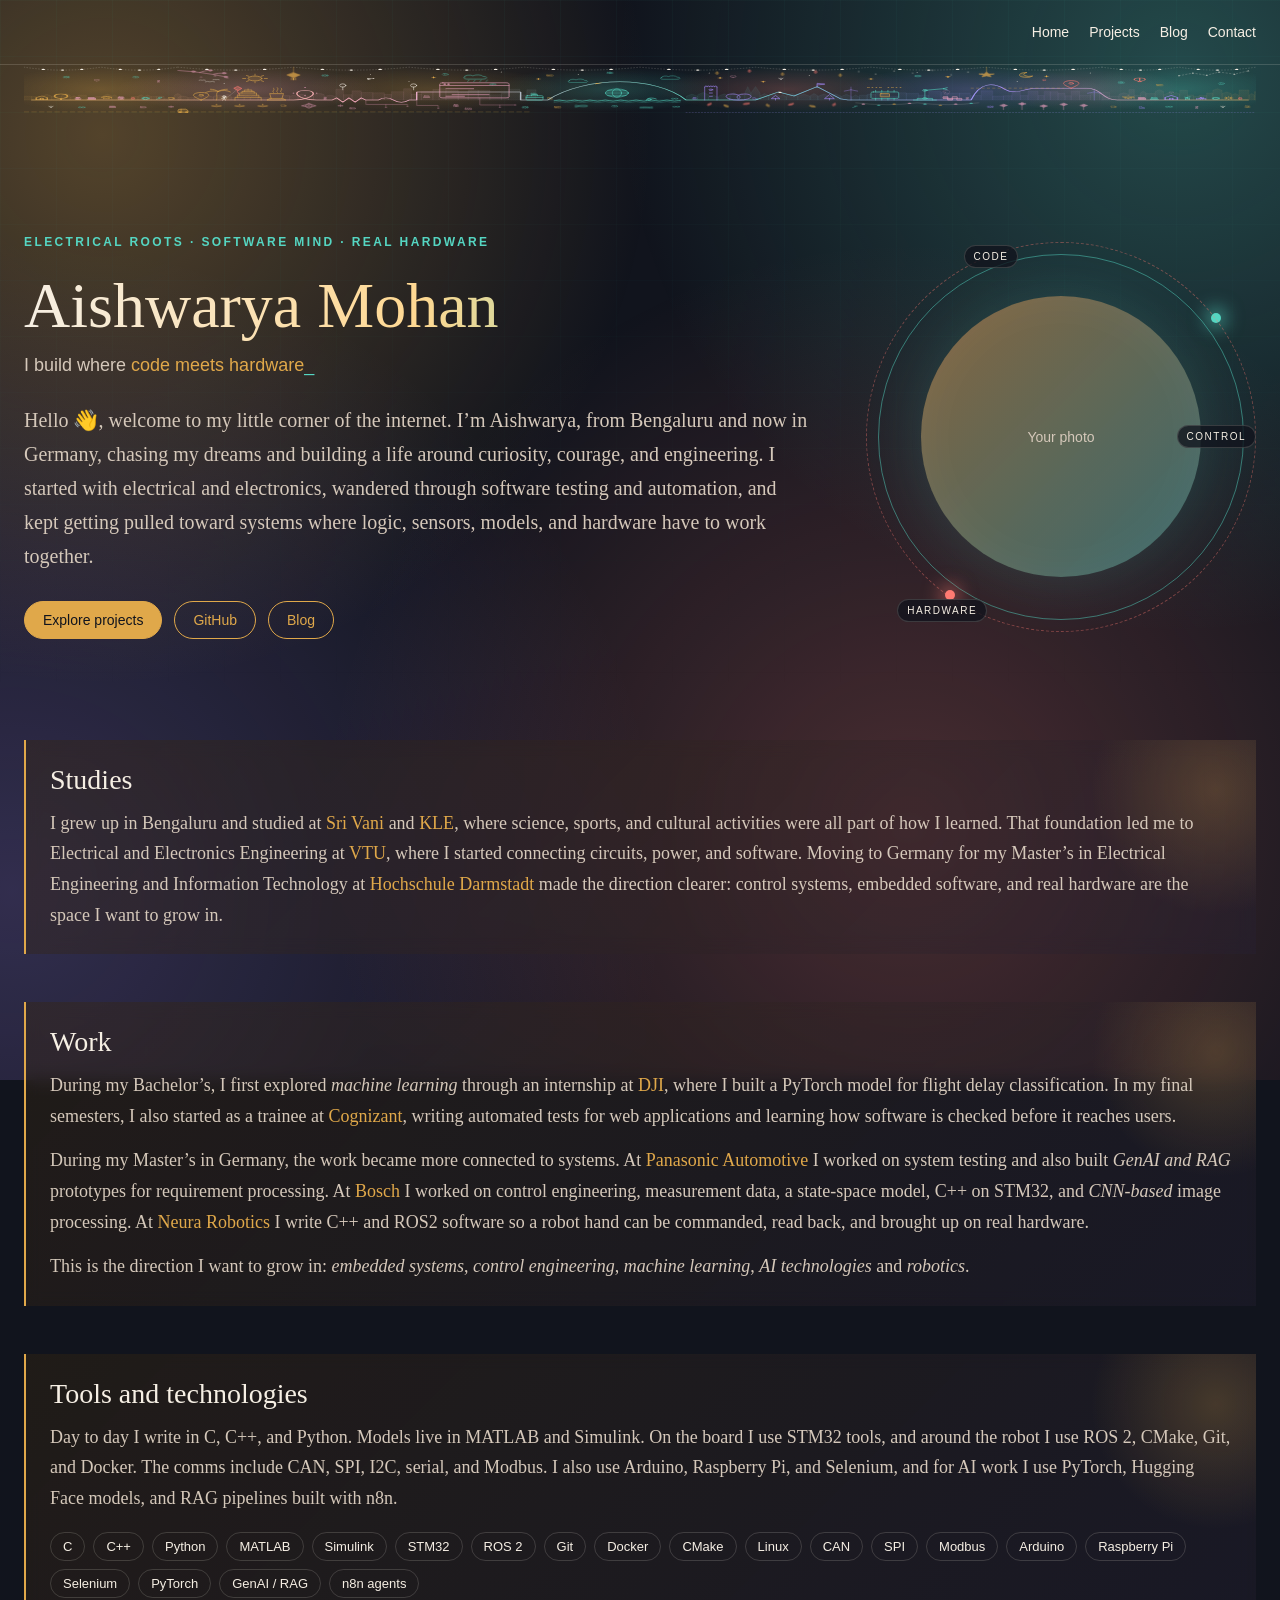
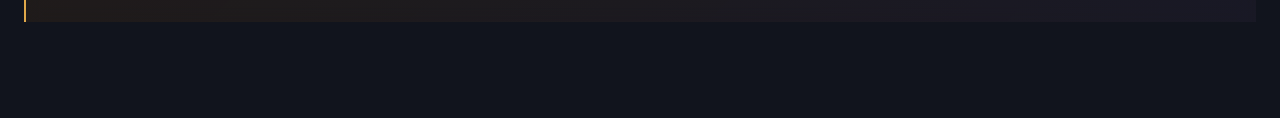
==== index.html @ a6c2d22a "Clean:folder" ====
<!DOCTYPE html>
<!-- This file is the page the browser shows. -->
<html lang="en">
  <head>
    <meta charset="UTF-8" />
    <meta name="viewport" content="width=device-width, initial-scale=1.0" />
    <!-- Short text that search engines and link previews can show. -->
    <meta
      name="description"
      content="Personal website of Aishwarya Mohan, focused on embedded systems, control, machine learning, AI technologies, and real hardware."
    />
    <title>Aishwarya Mohan</title>
    <!-- style.css holds the colours and layout. -->
    <link rel="stylesheet" href="style.css" />
  </head>
  <body>
    <!-- Top bar: the page links. The name is the heading below. -->
    <header class="nav">
      <nav class="nav-links">
        <!-- Home stays on this file. The others open their own pages. -->
        <a href="index.html">Home</a>
        <a href="projects.html">Projects</a>
        <a href="blog.html">Blog</a>
        <a href="contact.html">Contact</a>
      </nav>
    </header>

    <!-- Roof: ONE line that tells my story, left to right.            -->
    <!-- Bengaluru -> electrical roots -> first code -> travel ->        -->
    <!-- Darmstadt -> hikes -> firmware -> robots -> control -> next?   -->
    <!-- A spark runs along the line and draws it, then it starts again. -->
    <div class="roof" aria-hidden="true">
      <svg viewBox="-200 0 1600 180" class="roof-art">
        <defs>
          <!-- The line slowly changes colour along the journey. -->
          <linearGradient id="life-gradient" gradientUnits="userSpaceOnUse" x1="-200" y1="0" x2="1400" y2="0">
            <stop offset="0" stop-color="#e0a84a" />
            <stop offset="0.3" stop-color="#f3a6c6" />
            <stop offset="0.55" stop-color="#55d6c2" />
            <stop offset="0.8" stop-color="#a98bff" />
            <stop offset="1" stop-color="#e0a84a" />
          </linearGradient>
          <!-- One sparkle shape, reused below. -->
          <path id="star" d="M0 -4 L1 -1 L4 0 L1 1 L0 4 L-1 1 L-4 0 L-1 -1 Z" />
          <!-- Only show the sea inside this box. -->
          <clipPath id="sea-clip">
            <rect x="488" y="124" width="165" height="16" />
          </clipPath>
        </defs>

        <!-- ===== BACK LAYER: depth behind everything ===== -->
        <defs>
          <radialGradient id="wash-rose">
            <stop offset="0" stop-color="#f3a6c6" stop-opacity="0.22" />
            <stop offset="1" stop-color="#f3a6c6" stop-opacity="0" />
          </radialGradient>
          <radialGradient id="wash-gold">
            <stop offset="0" stop-color="#e0a84a" stop-opacity="0.22" />
            <stop offset="1" stop-color="#e0a84a" stop-opacity="0" />
          </radialGradient>
          <radialGradient id="wash-teal">
            <stop offset="0" stop-color="#55d6c2" stop-opacity="0.22" />
            <stop offset="1" stop-color="#55d6c2" stop-opacity="0" />
          </radialGradient>
          <radialGradient id="wash-coral">
            <stop offset="0" stop-color="#ff7b72" stop-opacity="0.22" />
            <stop offset="1" stop-color="#ff7b72" stop-opacity="0" />
          </radialGradient>
          <radialGradient id="wash-violet">
            <stop offset="0" stop-color="#a98bff" stop-opacity="0.22" />
            <stop offset="1" stop-color="#a98bff" stop-opacity="0" />
          </radialGradient>
          <!-- Vehicles only show on their own road or track. -->
          <clipPath id="road-clip"><rect x="-200" y="160" width="660" height="20" /></clipPath>
          <clipPath id="track-clip"><rect x="660" y="160" width="740" height="20" /></clipPath>
        </defs>

        <!-- Soft colour per season: spring, summer, monsoon, autumn, winter. -->
        <g class="washes">
          <ellipse class="wash" style="--i: 0" cx="90" cy="90" rx="170" ry="85" fill="url(#wash-rose)" />
          <ellipse class="wash" style="--i: 1" cx="330" cy="90" rx="170" ry="85" fill="url(#wash-gold)" />
          <ellipse class="wash" style="--i: 2" cx="560" cy="90" rx="150" ry="85" fill="url(#wash-teal)" />
          <ellipse class="wash" style="--i: 3" cx="790" cy="90" rx="170" ry="85" fill="url(#wash-coral)" />
          <ellipse class="wash" style="--i: 4" cx="1030" cy="90" rx="170" ry="85" fill="url(#wash-violet)" />
          <ellipse class="wash" style="--i: 5" cx="1180" cy="90" rx="120" ry="85" fill="url(#wash-rose)" />
        </g>

        <!-- One faint skyline from home to Germany. -->
        <path class="skyline" d="M0 130 V120 q6.5 -10 13 0 V130 V121 h8 V130 V117 h9 V130 V119 q8 -10 16 0 V130 V116 q7 -10 14 0 V130 V114 q4.5 -10 9 0 V130 V119 h9 V130 V113 h8 V130 V119 q4 -10 8 0 V130 V118 q5 -10 10 0 V130 V121 h16 V130 V109 h16 V130 V113 h9 V130 V117 q5.5 -10 11 0 V130 V113 q4.5 -10 9 0 V130 V115 h11 V130 V110 q7 -10 14 0 V130 V117 q7.5 -10 15 0 V130 V90 h10 V130 V110 h11 V130 V96 h12 V130 V102 h15 V130 V103 h15 V130 V109 h9 V130 V99 h16 V130 V88 h10 V130 V108 h13 V130 V99 h15 V130 V91 h8 V130 V88 h9 V130 V94 h16 V130 V102 h13 V130 V93 h13 V130 V94 h15 V130 V110 h15 V130 V104 h9 V130 V90 h15 V130 V111 h9 V130 V92 h12 V130 H660 V116 l7.5 -8 l7.5 8 V130 V110 l7 -8 l7 8 V130 V120 l6.5 -8 l6.5 8 V130 V115 l7.5 -8 l7.5 8 V130 V111 l5 -8 l5 8 V130 V113 l4.5 -8 l4.5 8 V130 V104 l4 -24 l4 24 V130 V104 l6 -24 l6 24 V130 V114 l5.5 -8 l5.5 8 V130 V113 l7 -8 l7 8 V130 V118 l4.5 -8 l4.5 8 V130 V114 l7.5 -8 l7.5 8 V130 V116 l8 -8 l8 8 V130 V114 l5 -8 l5 8 V130 V116 l8 -8 l8 8 V130 V115 l7 -8 l7 8 V130 V117 l7 -8 l7 8 V130 V119 l5 -8 l5 8 V130 V112 h10 V130 V109 h11 V130 V101 h8 V130 V108 h10 V130 V116 h12 V130 V103 h10 V130 V105 h16 V130 V112 h13 V130 V97 h16 V130 V102 h8 V130 V104 h16 V130 V104 h14 V130 V113 h14 V130 V96 h15 V130 V115 h14 V130 V114 h11 V130 V102 h11 V130 V113 h10 V130 V97 h13 V130 V113 h8 V130 V98 h8 V130 V99 h10 V130 V105 h9 V130 V114 h8 V130 V97 h11 V130 V112 h14 V130 V105 h12 V130 V101 h13 V130 V130 H0 Z" />

        <!-- More tiny stars to fill the sky. -->
        <circle class="dot-star" style="--i: 0" cx="60" cy="70" r="0.9" />
        <circle class="dot-star" style="--i: 1" cx="250" cy="36" r="0.9" />
        <circle class="dot-star" style="--i: 2" cx="420" cy="26" r="0.9" />
        <circle class="dot-star" style="--i: 3" cx="520" cy="34" r="0.9" />
        <circle class="dot-star" style="--i: 4" cx="690" cy="30" r="0.9" />
        <circle class="dot-star" style="--i: 5" cx="820" cy="38" r="0.9" />
        <circle class="dot-star" style="--i: 6" cx="960" cy="28" r="0.9" />
        <circle class="dot-star" style="--i: 7" cx="1090" cy="60" r="0.9" />
        <circle class="dot-star" style="--i: 8" cx="1185" cy="30" r="0.9" />
        <circle class="dot-star" style="--i: 9" cx="300" cy="60" r="0.9" />

        <!-- Wind turbines: clean energy, they keep turning. -->
        <g class="violet">
          <g class="turbine">
            <path d="M874 130 V92" />
            <g class="blades" style="--i: 0; transform-origin: 874px 92px">
              <path d="M874 92 V82 M874 92 L882.7 97 M874 92 L865.3 97" />
            </g>
          </g>
          <g class="turbine">
            <path d="M1190 130 V100" />
            <g class="blades" style="--i: 1; transform-origin: 1190px 100px">
              <path d="M1190 100 V90 M1190 100 L1198.7 105 M1190 100 L1181.3 105" />
            </g>
          </g>
        </g>

        <!-- A flock of birds crossing the whole sky. -->
        <path id="bird-route" d="M-40 70 C300 30 600 80 1240 40" stroke="none" />
        <g class="birds">
          <path class="bird" d="M0 0 q3 -3 6 0 q3 -3 6 0" />
          <path class="bird" style="--i: 1" d="M10 -8 q2 -2 4 0 q2 -2 4 0" />
          <path class="bird" style="--i: 2" d="M-8 -6 q2 -2 4 0 q2 -2 4 0" />
          <animateMotion dur="40s" repeatCount="indefinite">
            <mpath href="#bird-route" />
          </animateMotion>
        </g>

        <!-- Ground: a Bangalore road with an auto-rickshaw, German tracks with a train. -->
        <path class="road" d="M-200 174 H460" />
        <g clip-path="url(#road-clip)">
          <g class="auto">
            <path d="M0 174 V167 Q0 164 4 164 H10 L13 169 V174 Z M4 164 V174" />
            <circle cx="2.5" cy="175" r="1.6" />
            <circle cx="11" cy="175" r="1.6" />
          </g>
        </g>
        <path class="track" d="M660 175 H1400" />
        <g clip-path="url(#track-clip)">
          <g class="train">
            <path d="M0 173 V167 H16 V173 Z M18 173 V167 H34 V173 Z M36 173 V167 H48 Q54 167 56 173 Z" />
            <path d="M3 169 H13 M21 169 H31 M39 169 H48" />
          </g>
        </g>

        <!-- Jasmine (mallige) garland: the roof trim, from home. -->
        <path class="garland" d="M0 8 Q75 30 150 8 Q225 30 300 8 Q375 30 450 8 Q525 30 600 8 Q675 30 750 8 Q825 30 900 8 Q975 30 1050 8 Q1125 30 1200 8" />
        <g class="buds">
          <circle class="bud" style="--i: 0" cx="37.5" cy="16.25" r="2.4" />
          <circle class="bud" style="--i: 1" cx="75" cy="19" r="2.4" />
          <circle class="bud" style="--i: 2" cx="112.5" cy="16.25" r="2.4" />
          <circle class="bud" style="--i: 3" cx="187.5" cy="16.25" r="2.4" />
          <circle class="bud" style="--i: 4" cx="225" cy="19" r="2.4" />
          <circle class="bud" style="--i: 5" cx="262.5" cy="16.25" r="2.4" />
          <circle class="bud" style="--i: 6" cx="337.5" cy="16.25" r="2.4" />
          <circle class="bud" style="--i: 7" cx="375" cy="19" r="2.4" />
          <circle class="bud" style="--i: 8" cx="412.5" cy="16.25" r="2.4" />
          <circle class="bud" style="--i: 9" cx="487.5" cy="16.25" r="2.4" />
          <circle class="bud" style="--i: 10" cx="525" cy="19" r="2.4" />
          <circle class="bud" style="--i: 11" cx="562.5" cy="16.25" r="2.4" />
          <circle class="bud" style="--i: 12" cx="637.5" cy="16.25" r="2.4" />
          <circle class="bud" style="--i: 13" cx="675" cy="19" r="2.4" />
          <circle class="bud" style="--i: 14" cx="712.5" cy="16.25" r="2.4" />
          <circle class="bud" style="--i: 15" cx="787.5" cy="16.25" r="2.4" />
          <circle class="bud" style="--i: 16" cx="825" cy="19" r="2.4" />
          <circle class="bud" style="--i: 17" cx="862.5" cy="16.25" r="2.4" />
          <circle class="bud" style="--i: 18" cx="937.5" cy="16.25" r="2.4" />
          <circle class="bud" style="--i: 19" cx="975" cy="19" r="2.4" />
          <circle class="bud" style="--i: 20" cx="1012.5" cy="16.25" r="2.4" />
          <circle class="bud" style="--i: 21" cx="1087.5" cy="16.25" r="2.4" />
          <circle class="bud" style="--i: 22" cx="1125" cy="19" r="2.4" />
          <circle class="bud" style="--i: 23" cx="1162.5" cy="16.25" r="2.4" />
        </g>

        <!-- Sparkles in the sky. -->
        <use href="#star" class="twinkle" style="--i: 0" x="150" y="52" />
        <use href="#star" class="twinkle" style="--i: 1" x="332" y="46" />
        <use href="#star" class="twinkle" style="--i: 2" x="468" y="52" />
        <use href="#star" class="twinkle" style="--i: 3" x="704" y="48" />
        <use href="#star" class="twinkle" style="--i: 4" x="760" y="62" />
        <use href="#star" class="twinkle" style="--i: 5" x="900" y="52" />
        <use href="#star" class="twinkle" style="--i: 6" x="1000" y="44" />
        <use href="#star" class="twinkle" style="--i: 7" x="1128" y="42" />

        <!-- ===== MANY SMALL THINGS: tiny icons of my life ===== -->
        <defs>
          <symbol id="i-gear" viewBox="0 0 10 10"><circle cx="5" cy="5" r="2.5" /><path d="M5 0.5 V2 M5 8 V9.5 M0.5 5 H2 M8 5 H9.5 M1.8 1.8 L2.9 2.9 M7.1 7.1 L8.2 8.2 M8.2 1.8 L7.1 2.9 M2.9 7.1 L1.8 8.2" /></symbol>
          <symbol id="i-led" viewBox="0 0 10 10"><path d="M3 6 V4 A2 2 0 0 1 7 4 V6 Z M4 6 V10 M6 6 V9" /></symbol>
          <symbol id="i-cap" viewBox="0 0 10 10"><path d="M5 0 V4 M2 4 H8 M2 6 H8 M5 6 V10" /></symbol>
          <symbol id="i-battery" viewBox="0 0 10 10"><rect x="1" y="3" width="7" height="4" rx="0.5" /><path d="M8.5 4.3 V5.7 M3 4 V6" /></symbol>
          <symbol id="i-meter" viewBox="0 0 10 10"><rect x="2" y="0.5" width="6" height="9" rx="1" /><rect x="3" y="1.5" width="4" height="2.5" /><circle cx="5" cy="6.5" r="1.5" /></symbol>
          <symbol id="i-books" viewBox="0 0 10 10"><rect x="1" y="6.5" width="8" height="2.5" /><rect x="2" y="4" width="7" height="2.5" /><rect x="1.5" y="1.5" width="6" height="2.5" /></symbol>
          <symbol id="i-gradcap" viewBox="0 0 10 10"><path d="M0 4 L5 1.5 L10 4 L5 6.5 Z M2.5 5.2 V7.5 Q5 9 7.5 7.5 V5.2 M10 4 V7" /></symbol>
          <symbol id="i-laptop" viewBox="0 0 10 10"><rect x="2" y="1.5" width="6" height="5" rx="0.5" /><path d="M0.5 8.5 H9.5 L8.5 6.5 H1.5 Z" /></symbol>
          <symbol id="i-camera" viewBox="0 0 10 10"><rect x="1" y="3" width="8" height="5.5" rx="1" /><circle cx="5" cy="5.7" r="1.8" /><path d="M3.5 3 L4.2 1.8 H5.8 L6.5 3" /></symbol>
          <symbol id="i-passport" viewBox="0 0 10 10"><rect x="2" y="0.5" width="6" height="9" rx="0.8" /><circle cx="5" cy="4" r="1.6" /><path d="M3.5 7 H6.5" /></symbol>
          <symbol id="i-compass" viewBox="0 0 10 10"><circle cx="5" cy="5" r="4" /><path d="M5 2 L6 5 L5 8 L4 5 Z" /></symbol>
          <symbol id="i-backpack" viewBox="0 0 10 10"><rect x="2" y="2.5" width="6" height="7" rx="2" /><path d="M3.5 2.5 V1.5 H6.5 V2.5" /><rect x="3.5" y="5.5" width="3" height="2" /></symbol>
          <symbol id="i-boot" viewBox="0 0 10 10"><path d="M3 1 H5.5 V5 L8.5 6.5 Q9.5 7 9.5 8.5 V9.5 H3 Z M3 7.5 H9.5" /></symbol>
          <symbol id="i-pawn" viewBox="0 0 10 10"><circle cx="5" cy="2.5" r="1.5" /><path d="M3.5 9.5 H6.5 M4 9.5 L4.4 5 H5.6 L6 9.5 M3.5 5 H6.5" /></symbol>
          <symbol id="i-shuttle" viewBox="0 0 10 10"><path d="M5 9 L2 2 M5 9 L8 2 M5 9 V1.5 M2.5 3.5 H7.5" /><circle cx="5" cy="9" r="0.8" /></symbol>
          <symbol id="i-goggles" viewBox="0 0 10 10"><circle cx="3" cy="5" r="2" /><circle cx="7" cy="5" r="2" /><path d="M1 5 H0 M9 5 H10" /></symbol>
          <symbol id="i-mug" viewBox="0 0 10 10"><path d="M2 2 H7 V8 Q7 9 6 9 H3 Q2 9 2 8 Z M7 3.5 Q9 3.5 9 5.5 Q9 7 7 7" /></symbol>
          <symbol id="i-heart" viewBox="0 0 10 10"><path d="M5 9 C1 6 0 4 2 2 C3.5 0.8 5 2 5 3 C5 2 6.5 0.8 8 2 C10 4 9 6 5 9 Z" /></symbol>
          <symbol id="i-plant" viewBox="0 0 10 10"><path d="M3 6 H7 L6.5 9.5 H3.5 Z M5 6 V3 M5 4 C3 4 2.5 2 2.5 1.5 C4 1.5 5 2.5 5 4 M5 3.5 C7 3.5 7.5 1.5 7.5 1 C6 1 5 2 5 3.5" /></symbol>
          <symbol id="i-bike" viewBox="0 0 10 10"><circle cx="2.5" cy="7" r="2" /><circle cx="7.5" cy="7" r="2" /><path d="M2.5 7 L4.5 3.5 H7 L7.5 7 M4.5 3.5 L5.5 7 L7 3.5 M4 2.5 H5.5" /></symbol>
          <symbol id="i-umbrella" viewBox="0 0 10 10"><path d="M1 5 Q5 0 9 5 Z M5 5 V8.5 Q5 9.5 4 9.5" /></symbol>
          <symbol id="i-ticket" viewBox="0 0 10 10"><rect x="0.5" y="2.5" width="9" height="5" rx="0.6" /><path d="M6.5 2.5 V7.5 M2 4.5 H5 M2 6 H4" /></symbol>
          <symbol id="i-scope" viewBox="0 0 10 10"><rect x="0.5" y="1.5" width="9" height="7" rx="1" /><path d="M1.5 5 H3 L4 3 L5 7 L6 3 L7 5 H8.5" /></symbol>
          <symbol id="i-house" viewBox="0 0 10 10"><path d="M1 5 L5 1.5 L9 5 V9.5 H1 Z M4 9.5 V6.5 H6 V9.5" /></symbol>
          <symbol id="i-tree" viewBox="0 0 10 10"><circle cx="5" cy="4" r="3.5" /><path d="M5 7.5 V9.8" /></symbol>
          <symbol id="i-balloon" viewBox="0 0 10 10"><path d="M5 0.5 C8 0.5 9 3 9 4.5 C9 6.5 6.5 7.5 6 8 H4 C3.5 7.5 1 6.5 1 4.5 C1 3 2 0.5 5 0.5 Z M4 8 L4.3 9.5 H5.7 L6 8 M5 0.5 V8" /></symbol>
          <symbol id="i-wrench" viewBox="0 0 10 10"><path d="M2 8.5 L6 4.5 M6 4.5 A2.2 2.2 0 1 1 8.5 2 L7 3.5" /></symbol>
          <symbol id="i-chip" viewBox="0 0 10 10"><rect x="2.5" y="2.5" width="5" height="5" /><path d="M4 2.5 V1 M6 2.5 V1 M4 7.5 V9 M6 7.5 V9 M2.5 4 H1 M2.5 6 H1 M7.5 4 H9 M7.5 6 H9" /></symbol>
        </defs>
          <ellipse class="wash" style="--i: 6" cx="-100" cy="90" rx="140" ry="85" fill="url(#wash-gold)" />
          <ellipse class="wash" style="--i: 7" cx="1300" cy="90" rx="140" ry="85" fill="url(#wash-teal)" />
          <path class="skyline" d="M-200 130 V116 h10 V130 V117 h13 V130 V115 l6.5 -6 l6.5 6 V130 V116 h13 V130 V112 l5.5 -6 l5.5 6 V130 V120 l5 -6 l5 6 V130 V112 h11 V130 V124 h12 V130 V117 h10 V130 V114 l5.5 -6 l5.5 6 V130 V116 l3.5 -6 l3.5 6 V130 V121 h7 V130 V124 h11 V130 V117 h9 V130 V116 l4 -6 l4 6 V130 V117 l4.5 -6 l4.5 6 V130 V117 h7 V130 V116 h10 V130 V123 h13 V130 V112 l4.5 -6 l4.5 6 V130 V130 H-200 Z" />
          <path class="skyline" d="M1200 130 V118 l4.5 -6 l4.5 6 V130 V115 h13 V130 V109 l6.5 -6 l6.5 6 V130 V91 h7 V130 V112 h8 V130 V103 l3.5 -6 l3.5 6 V130 V106 h12 V130 V98 l5.5 -6 l5.5 6 V130 V110 l6 -6 l6 6 V130 V108 l4.5 -6 l4.5 6 V130 V94 h10 V130 V111 h8 V130 V117 h7 V130 V113 h10 V130 V104 h8 V130 V94 l6 -6 l6 6 V130 V106 l6 -6 l6 6 V130 V112 l5 -6 l5 6 V130 V93 h13 V130 V112 l3.5 -6 l3.5 6 V130 V99 h13 V130 V130 H1200 Z" />
          <path class="garland" d="M-200 8 Q-150 30 -100 8 Q-50 30 0 8 M1200 8 Q1250 30 1300 8 Q1350 30 1400 8" />
          <circle class="bud" style="--i: 40" cx="-175" cy="16.25" r="2.2" />
          <circle class="bud" style="--i: 41" cx="-150" cy="19" r="2.2" />
          <circle class="bud" style="--i: 42" cx="-125" cy="16.25" r="2.2" />
          <circle class="bud" style="--i: 43" cx="-75" cy="16.25" r="2.2" />
          <circle class="bud" style="--i: 44" cx="-50" cy="19" r="2.2" />
          <circle class="bud" style="--i: 45" cx="-25" cy="16.25" r="2.2" />
          <circle class="bud" style="--i: 46" cx="1225" cy="16.25" r="2.2" />
          <circle class="bud" style="--i: 47" cx="1250" cy="19" r="2.2" />
          <circle class="bud" style="--i: 48" cx="1275" cy="16.25" r="2.2" />
          <circle class="bud" style="--i: 49" cx="1325" cy="16.25" r="2.2" />
          <circle class="bud" style="--i: 50" cx="1350" cy="19" r="2.2" />
          <circle class="bud" style="--i: 51" cx="1375" cy="16.25" r="2.2" />

        <!-- Childhood (left): home, mango tree, school, first tools. -->
        <g class="icons">
          <use href="#i-house" class="small gold" style="--i: 0" x="-186" y="112" width="18" height="18" />
          <use href="#i-tree" class="small sway-small gold" style="--i: 0" x="-164" y="106" width="24" height="24" />
          <use href="#i-backpack" class="small rose" style="--i: 0" x="-136" y="118" width="12" height="12" />
          <use href="#i-books" class="small rose" style="--i: 0" x="-118" y="118" width="12" height="12" />
          <use href="#i-gradcap" class="small gold" style="--i: 0" x="-100" y="114" width="14" height="14" />
          <use href="#i-meter" class="small rose" style="--i: 0" x="-80" y="117" width="12" height="12" />
          <use href="#i-led" class="small blink coral" style="--i: 1" x="-64" y="118" width="11" height="11" />
          <use href="#i-chip" class="small teal" style="--i: 0" x="-48" y="118" width="12" height="12" />
          <use href="#i-wrench" class="small teal" style="--i: 0" x="-30" y="118" width="11" height="11" />
          <use href="#i-mug" class="small gold" style="--i: 0" x="-14" y="118" width="11" height="11" />
          <use href="#i-gear" class="tiny teal" style="--i: 0" x="-150" y="40" width="10" height="10" />
          <use href="#i-heart" class="tiny pulse rose" style="--i: 0" x="-110" y="52" width="9" height="9" />
          <use href="#i-compass" class="tiny teal" style="--i: 0" x="-60" y="40" width="10" height="10" />
          <use href="#i-pawn" class="tiny rose" style="--i: 0" x="-30" y="56" width="9" height="9" />
          <use href="#i-shuttle" class="tiny cream" style="--i: 0" x="-170" y="150" width="10" height="10" />
          <use href="#i-goggles" class="tiny teal" style="--i: 0" x="-130" y="152" width="10" height="10" />
          <use href="#i-books" class="tiny rose" style="--i: 0" x="-90" y="150" width="10" height="10" />
          <use href="#i-battery" class="tiny rose" style="--i: 0" x="-50" y="152" width="10" height="10" />
          <use href="#i-cap" class="tiny rose" style="--i: 0" x="-14" y="150" width="10" height="10" />

        <!-- Future (right): Master's, books, a home, a plant, a bike, dreams in the sky. -->
          <use href="#i-gradcap" class="small toss gold" style="--i: 0" x="1226" y="112" width="16" height="16" />
          <use href="#i-books" class="small rose" style="--i: 0" x="1246" y="118" width="12" height="12" />
          <use href="#i-laptop" class="small teal" style="--i: 0" x="1262" y="118" width="12" height="12" />
          <use href="#i-house" class="small violet" style="--i: 0" x="1280" y="110" width="20" height="20" />
          <use href="#i-heart" class="tiny pulse rose" style="--i: 0" x="1286" y="98" width="8" height="8" />
          <use href="#i-plant" class="small sway-small teal" style="--i: 0" x="1304" y="116" width="14" height="14" />
          <use href="#i-bike" class="small violet" style="--i: 0" x="1322" y="116" width="14" height="14" />
          <use href="#i-chip" class="small teal" style="--i: 0" x="1342" y="118" width="12" height="12" />
          <use href="#i-gear" class="small spin-small gold" style="--i: 0" x="1358" y="116" width="13" height="13" />
          <use href="#i-led" class="small blink coral" style="--i: 2" x="1374" y="118" width="11" height="11" />
          <use href="#i-balloon" class="small float coral" style="--i: 0" x="1240" y="46" width="18" height="18" />
          <use href="#i-camera" class="tiny teal" style="--i: 0" x="1220" y="60" width="10" height="10" />
          <use href="#i-ticket" class="tiny gold" style="--i: 0" x="1270" y="70" width="10" height="10" />
          <use href="#i-compass" class="tiny teal" style="--i: 0" x="1350" y="64" width="10" height="10" />
          <use href="#i-mug" class="tiny gold" style="--i: 0" x="1210" y="150" width="10" height="10" />
          <use href="#i-boot" class="tiny violet" style="--i: 0" x="1246" y="152" width="10" height="10" />
          <use href="#i-goggles" class="tiny teal" style="--i: 0" x="1282" y="150" width="10" height="10" />
          <use href="#i-pawn" class="tiny rose" style="--i: 0" x="1318" y="152" width="10" height="10" />
          <use href="#i-shuttle" class="tiny cream" style="--i: 0" x="1352" y="150" width="10" height="10" />
          <use href="#i-passport" class="tiny gold" style="--i: 0" x="1384" y="150" width="10" height="10" />
          <g class="constellation">
            <path d="M1300 40 L1318 30 L1336 38 L1352 26 L1372 34 L1390 22" />
            <circle cx="1300" cy="40" r="1.4" /><circle cx="1318" cy="30" r="1.4" /><circle cx="1336" cy="38" r="1.4" />
            <circle cx="1352" cy="26" r="1.4" /><circle cx="1372" cy="34" r="1.4" /><circle cx="1390" cy="22" r="1.4" />
          </g>
          <use href="#star" class="twinkle" style="--i: 3" x="1394" y="124" />

        <!-- Small things in every gap along the way. -->
          <use href="#i-gear" class="tiny teal" style="--i: 0" x="186" y="34" width="10" height="10" />
          <use href="#i-compass" class="tiny teal" style="--i: 1" x="342" y="30" width="10" height="10" />
          <use href="#i-ticket" class="tiny gold" style="--i: 2" x="478" y="34" width="10" height="10" />
          <use href="#i-camera" class="tiny teal" style="--i: 3" x="556" y="24" width="10" height="10" />
          <use href="#i-umbrella" class="tiny teal" style="--i: 4" x="404" y="66" width="10" height="10" />
          <use href="#i-heart" class="tiny rose" style="--i: 5" x="716" y="38" width="10" height="10" />
          <use href="#i-shuttle" class="tiny cream" style="--i: 6" x="778" y="46" width="10" height="10" />
          <use href="#i-chip" class="tiny teal" style="--i: 7" x="956" y="36" width="10" height="10" />
          <use href="#i-led" class="tiny coral" style="--i: 8" x="1120" y="50" width="10" height="10" />
          <use href="#i-pawn" class="tiny rose" style="--i: 9" x="186" y="119" width="10" height="10" />
          <use href="#i-laptop" class="tiny rose" style="--i: 10" x="318" y="112" width="10" height="10" />
          <use href="#i-camera" class="tiny teal" style="--i: 11" x="457" y="102" width="10" height="10" />
          <use href="#i-passport" class="tiny gold" style="--i: 12" x="478" y="119" width="10" height="10" />
          <use href="#i-backpack" class="tiny violet" style="--i: 13" x="666" y="119" width="10" height="10" />
          <use href="#i-boot" class="tiny violet" style="--i: 14" x="744" y="119" width="10" height="10" />
          <use href="#i-pawn" class="tiny rose" style="--i: 15" x="1020" y="119" width="10" height="10" />
          <use href="#i-goggles" class="tiny teal" style="--i: 16" x="640" y="120" width="10" height="10" />
          <use href="#i-mug" class="tiny gold" style="--i: 17" x="132" y="146" width="10" height="10" />
          <use href="#i-cap" class="tiny rose" style="--i: 18" x="206" y="146" width="10" height="10" />
          <use href="#i-battery" class="tiny rose" style="--i: 19" x="222" y="156" width="10" height="10" />
          <use href="#i-meter" class="tiny rose" style="--i: 20" x="356" y="146" width="10" height="10" />
          <use href="#i-scope" class="tiny rose" style="--i: 21" x="372" y="158" width="10" height="10" />
          <use href="#i-gear" class="tiny teal" style="--i: 22" x="446" y="152" width="10" height="10" />
          <use href="#i-ticket" class="tiny gold" style="--i: 23" x="488" y="152" width="10" height="10" />
          <use href="#i-compass" class="tiny teal" style="--i: 24" x="562" y="148" width="10" height="10" />
          <use href="#i-goggles" class="tiny teal" style="--i: 25" x="642" y="150" width="10" height="10" />
          <use href="#i-wrench" class="tiny teal" style="--i: 26" x="874" y="150" width="10" height="10" />
          <use href="#i-gear" class="tiny violet" style="--i: 27" x="1050" y="150" width="10" height="10" />
        </g>

        <!-- ===== SEASONS AND FESTIVALS around the whole year ===== -->
        <defs>
          <path id="leaf" d="M0 -4 C3 -2 3 2 0 4 C-3 2 -3 -2 0 -4 Z M0 -4 V4" />
          <circle id="flake" r="1.3" />
          <ellipse id="petal" rx="2" ry="1.2" />
        </defs>

        <g class="seasons">
          <!-- Spring: a blossom branch from the top corner, petals drifting down. -->
          <g class="rose">
            <path d="M0 20 C20 24 40 30 62 44 M28 28 C32 22 38 20 42 20 M46 34 C50 30 56 30 60 30" />
            <circle class="blossom" cx="42" cy="20" r="2.4" />
            <circle class="blossom" cx="60" cy="30" r="2.4" />
            <circle class="blossom" cx="62" cy="44" r="2.4" />
            <circle class="blossom" cx="20" cy="24" r="2.4" />
          <use href="#petal" class="petal-fall" style="--i: 0" x="30" y="44" />
          <use href="#petal" class="petal-fall" style="--i: 1" x="48" y="40" />
          <use href="#petal" class="petal-fall" style="--i: 2" x="64" y="48" />
          </g>

          <!-- Diwali: a lantern (akash kandil) hangs from the garland. -->
          <g class="gold lantern">
            <path d="M150 8 V28" />
            <path class="lantern-body" d="M150 28 L158 37 L150 48 L142 37 Z M142 37 H158" />
            <path d="M147 48 V55 M150 48 V57 M153 48 V55" />
          </g>

          <!-- Diwali: three diyas (oil lamps) with flickering flames. -->
          <g class="gold">
            <path d="M44 152 Q50 158 56 152 Z M74 152 Q80 158 86 152 Z M104 152 Q110 158 116 152 Z" />
            <path class="flame" d="M50 150 C48 147 50 144 50 142 C50 144 52 147 50 150 Z" />
            <path class="flame" style="animation-delay: -0.3s" d="M80 150 C78 147 80 144 80 142 C80 144 82 147 80 150 Z" />
            <path class="flame" style="animation-delay: -0.6s" d="M110 150 C108 147 110 144 110 142 C110 144 112 147 110 150 Z" />
          </g>

          <!-- Rangoli under the kolam loop, drawn again and again. -->
          <g class="rose">
            <path class="rangoli" pathLength="1" d="M170 142 C176 147 176 155 170 160 C164 155 164 147 170 142 Z M161 151 C166 145 174 145 179 151 C174 157 166 157 161 151 Z" />
            <circle class="rangoli-dot" cx="170" cy="151" r="1.4" />
          </g>

          <!-- Monsoon: a rain cloud over the code window. -->
          <g class="teal">
            <path d="M372 44 a6 6 0 0 1 11 -4 a7 7 0 0 1 13 2 a5 5 0 0 1 0 10 H375 a5 5 0 0 1 -3 -8 Z" />
            <path class="rain" style="--i: 0" d="M378 56 l-2 5" />
            <path class="rain" style="--i: 1" d="M386 56 l-2 5" />
            <path class="rain" style="--i: 2" d="M394 56 l-2 5" />
            <path class="rain" style="--i: 3" d="M402 56 l-2 5" />
          </g>

          <!-- Electrical roots: circuit traces grow down from the line. -->
          <g class="rose roots">
            <path d="M244 131 V146 H270 V158 M270 146 H298 V154 M310 131 V150 H338 V160 M392 122 V148 H418 V158 M418 148 H438" />
            <circle class="node" style="--i: 0" cx="270" cy="158" r="1.6" />
            <circle class="node" style="--i: 1" cx="298" cy="154" r="1.6" />
            <circle class="node" style="--i: 2" cx="338" cy="160" r="1.6" />
            <circle class="node" style="--i: 3" cx="418" cy="158" r="1.6" />
            <circle class="node" style="--i: 4" cx="438" cy="148" r="1.6" />
          </g>

          <!-- Festive fireworks. -->
          <g transform="translate(432 42)"><g class="firework gold" style="--i: 0"><path d="M0 -4 V-10 M0 4 V10 M-4 0 H-10 M4 0 H10 M3 -3 L7 -7 M-3 3 L-7 7 M3 3 L7 7 M-3 -3 L-7 -7" /></g></g>
          <g transform="translate(872 40)"><g class="firework rose" style="--i: 1"><path d="M0 -4 V-10 M0 4 V10 M-4 0 H-10 M4 0 H10 M3 -3 L7 -7 M-3 3 L-7 7 M3 3 L7 7 M-3 -3 L-7 -7" /></g></g>

          <!-- Fish swimming under the sea. -->
          <g class="teal">
            <path class="fish" d="M520 152 C524 149 529 149 532 152 C529 155 524 155 520 152 Z M520 152 L516 149 V155 Z" />
            <path class="fish fish-back" d="M600 158 C604 155 609 155 612 158 C609 161 604 161 600 158 Z M612 158 L616 155 V161 Z" />
          </g>

          <!-- Autumn: leaves fall over the hills and lie on the ground. -->
          <g class="autumn">
          <use href="#leaf" class="leaf-fall" style="--i: 0" x="700" y="30" />
          <use href="#leaf" class="leaf-fall" style="--i: 1" x="742" y="22" />
          <use href="#leaf" class="leaf-fall" style="--i: 2" x="785" y="34" />
          <use href="#leaf" class="leaf-fall" style="--i: 3" x="828" y="26" />
          <use href="#leaf" class="leaf-fall" style="--i: 4" x="860" y="38" />
          <use href="#leaf" class="leaf-ground" x="690" y="146" transform="rotate(30 690 146)" />
          <use href="#leaf" class="leaf-ground" x="712" y="152" transform="rotate(-40 712 152)" />
          <use href="#leaf" class="leaf-ground" x="738" y="144" transform="rotate(70 738 144)" />
          <use href="#leaf" class="leaf-ground" x="766" y="150" transform="rotate(-20 766 150)" />
          <use href="#leaf" class="leaf-ground" x="796" y="146" transform="rotate(50 796 146)" />
          <use href="#leaf" class="leaf-ground" x="824" y="153" transform="rotate(-60 824 153)" />
          <use href="#leaf" class="leaf-ground" x="852" y="147" transform="rotate(15 852 147)" />
          </g>

          <!-- Winter: snow falls, and Christmas lights hang under the line. -->
          <g class="cream">
          <use href="#flake" class="snow" style="--i: 0" x="884" y="24" />
          <use href="#flake" class="snow" style="--i: 1" x="906" y="34" />
          <use href="#flake" class="snow" style="--i: 2" x="930" y="22" />
          <use href="#flake" class="snow" style="--i: 3" x="954" y="30" />
          <use href="#flake" class="snow" style="--i: 4" x="980" y="20" />
          <use href="#flake" class="snow" style="--i: 5" x="1004" y="36" />
          <use href="#flake" class="snow" style="--i: 6" x="1026" y="26" />
          <use href="#flake" class="snow" style="--i: 7" x="1044" y="32" />
          </g>
          <g class="lights">
            <path d="M880 140 Q920 154 960 140 Q1000 154 1040 140" />
          <circle class="bulb" style="--i: 0" cx="890" cy="145" r="2.2" />
          <circle class="bulb" style="--i: 1" cx="910" cy="149" r="2.2" />
          <circle class="bulb" style="--i: 2" cx="930" cy="145" r="2.2" />
          <circle class="bulb" style="--i: 3" cx="950" cy="142" r="2.2" />
          <circle class="bulb" style="--i: 4" cx="970" cy="145" r="2.2" />
          <circle class="bulb" style="--i: 5" cx="990" cy="149" r="2.2" />
          <circle class="bulb" style="--i: 6" cx="1010" cy="145" r="2.2" />
          <circle class="bulb" style="--i: 7" cx="1030" cy="142" r="2.2" />
          </g>

          <!-- Christmas star hanging from the garland. -->
          <g class="gold xmas-star">
            <path d="M1050 8 V26" />
            <path d="M1050 26 L1053 33 L1060 33 L1054 37 L1056 44 L1050 40 L1044 44 L1046 37 L1040 33 L1047 33 Z" />
          </g>

          <!-- Spring again at the end: new flowers bloom. Life goes on. -->
          <g class="rose">
          <g class="bloom" style="--i: 0">
            <path d="M1072 166 V154" />
            <circle cx="1072" cy="150" r="2" />
            <circle cx="1069" cy="150" r="1.6" /><circle cx="1075" cy="150" r="1.6" />
            <circle cx="1072" cy="147" r="1.6" /><circle cx="1072" cy="153" r="1.6" />
          </g>
          <g class="bloom" style="--i: 1">
            <path d="M1096 166 V148" />
            <circle cx="1096" cy="144" r="2" />
            <circle cx="1093" cy="144" r="1.6" /><circle cx="1099" cy="144" r="1.6" />
            <circle cx="1096" cy="141" r="1.6" /><circle cx="1096" cy="147" r="1.6" />
          </g>
          <g class="bloom" style="--i: 2">
            <path d="M1124 166 V156" />
            <circle cx="1124" cy="152" r="2" />
            <circle cx="1121" cy="152" r="1.6" /><circle cx="1127" cy="152" r="1.6" />
            <circle cx="1124" cy="149" r="1.6" /><circle cx="1124" cy="155" r="1.6" />
          </g>
          <g class="bloom" style="--i: 3">
            <path d="M1150 166 V150" />
            <circle cx="1150" cy="146" r="2" />
            <circle cx="1147" cy="146" r="1.6" /><circle cx="1153" cy="146" r="1.6" />
            <circle cx="1150" cy="143" r="1.6" /><circle cx="1150" cy="149" r="1.6" />
          </g>
          <g class="bloom" style="--i: 4">
            <path d="M1176 166 V154" />
            <circle cx="1176" cy="150" r="2" />
            <circle cx="1173" cy="150" r="1.6" /><circle cx="1179" cy="150" r="1.6" />
            <circle cx="1176" cy="147" r="1.6" /><circle cx="1176" cy="153" r="1.6" />
          </g>
          </g>
        </g>

        <!-- The life line: faint copy always there, bright copy drawn as she walks. -->
        <path id="life-line" class="line-ghost" d="M-190 130 H150 C175 130 185 95 165 95 C145 95 155 130 180 130 H200 L206 122 L214 138 L222 122 L230 138 L238 122 L244 130 H260 q10 -16 20 0 t20 0 H310 V100 H445 V130 H480 C530 40 620 40 660 130 H750 L780 100 L800 115 L830 80 L860 125 L870 130 H1030 C1042 60 1060 66 1074 90 S1100 84 1116 86 H1180 C1200 86 1200 130 1220 130 H1390" />
        <path class="line-live" pathLength="1" d="M-190 130 H150 C175 130 185 95 165 95 C145 95 155 130 180 130 H200 L206 122 L214 138 L222 122 L230 138 L238 122 L244 130 H260 q10 -16 20 0 t20 0 H310 V100 H445 V130 H480 C530 40 620 40 660 130 H750 L780 100 L800 115 L830 80 L860 125 L870 130 H1030 C1042 60 1060 66 1074 90 S1100 84 1116 86 H1180 C1200 86 1200 130 1220 130 H1390" />

        <!-- ===== 1. BENGALURU: home, sun, palm, temple tower, kaapi, kolam ===== -->
        <g class="gold">
          <path d="M30 130 C22 120 20 116 20 112 A10 10 0 0 1 40 112 C40 116 38 120 30 130 Z" />
          <circle cx="30" cy="112" r="3" />
          <g class="sun">
            <circle cx="100" cy="50" r="9" />
            <path d="M100 34 V38 M100 62 V66 M84 50 H88 M112 50 H116 M89 39 L92 42 M108 58 L111 61 M111 39 L108 42 M92 58 L89 61" />
          </g>
          <g class="palm">
            <path d="M50 130 C52 117 48 107 52 98 M52 98 C44 94 40 98 36 102 M52 98 C58 92 64 94 68 100 M52 98 C48 92 46 90 42 90 M52 98 C56 92 60 90 64 90" />
          </g>
          <path d="M74 130 V120 H108 V130 M77 120 V112 H105 V120 M80 112 V104 H102 V112 M83 104 V98 H99 V104 M86 98 V93 H96 V98 M91 93 V89" />
          <path d="M116 130 H140 L136 124 H120 Z M121 124 L119 106 H137 L135 124" />
          <path class="steam" style="--i: 0" d="M124 102 C121 96 127 92 124 86" />
          <path class="steam" style="--i: 1" d="M129 102 C126 96 132 92 129 84" />
          <path class="steam" style="--i: 2" d="M134 102 C131 96 137 92 134 86" />
        </g>
        <g class="rose kolam-dots">
          <circle cx="150" cy="104" r="1.3" />
          <circle cx="180" cy="104" r="1.3" />
          <circle cx="165" cy="84" r="1.3" />
          <circle cx="165" cy="112" r="1.3" />
        </g>

        <!-- ===== 2. ELECTRICAL ROOTS + badminton in the sky ===== -->
        <g class="cream">
          <ellipse cx="214" cy="76" rx="4" ry="6" />
          <path d="M214 82 V92" />
          <ellipse cx="306" cy="76" rx="4" ry="6" />
          <path d="M306 82 V92" />
          <path id="rally" d="M220 72 Q260 28 300 72" stroke="none" />
          <g class="shuttle">
            <path d="M0 0 L-7 -3 L-7 3 Z" />
            <circle cx="1" cy="0" r="1.5" />
            <animateMotion dur="3s" repeatCount="indefinite" rotate="auto" keyPoints="0;1;0" keyTimes="0;0.5;1" calcMode="linear">
              <mpath href="#rally" />
            </animateMotion>
          </g>
        </g>

        <!-- ===== 3. FIRST CODE: the line becomes a line of code ===== -->
        <g class="rose">
          <rect x="340" y="66" width="90" height="56" rx="4" />
          <path d="M340 76 H430" />
          <circle cx="346" cy="71" r="1.2" />
          <circle cx="351" cy="71" r="1.2" />
          <path class="typing" style="--i: 0" d="M348 88 H384" />
          <path class="typing" style="--i: 1" d="M356 110 H404" />
          <path class="typing" style="--i: 2" d="M348 116 H372" />
        </g>

        <!-- ===== 4. TRAVEL: suitcase, flight over a globe, the sea, a swim ===== -->
        <g class="teal">
          <rect x="452" y="114" width="22" height="16" rx="2" />
          <path d="M459 114 V110 H467 V114 M452 121 H474" />
          <circle cx="570" cy="104" r="15" />
          <ellipse class="globe-spin" cx="570" cy="104" rx="6" ry="15" />
          <path d="M555 104 H585 M558 96 H582 M558 112 H582" />
          <path class="cloud" d="M508 58 a5 5 0 0 1 9 -3 a6 6 0 0 1 11 2 a4 4 0 0 1 0 8 H510 a4 4 0 0 1 -2 -7 Z" />
          <path class="cloud" style="animation-delay: -4s" d="M628 46 a5 5 0 0 1 9 -3 a6 6 0 0 1 11 2 a4 4 0 0 1 0 8 H630 a4 4 0 0 1 -2 -7 Z" />
          <g clip-path="url(#sea-clip)">
            <path class="sea" d="M470 132 q5 -4 10 0 t10 0 t10 0 t10 0 t10 0 t10 0 t10 0 t10 0 t10 0 t10 0 t10 0 t10 0 t10 0 t10 0 t10 0 t10 0 t10 0 t10 0 t10 0" />
            <path class="sea sea-slow" d="M470 138 q5 -4 10 0 t10 0 t10 0 t10 0 t10 0 t10 0 t10 0 t10 0 t10 0 t10 0 t10 0 t10 0 t10 0 t10 0 t10 0 t10 0 t10 0 t10 0 t10 0" />
          </g>
          <g class="swimmer">
            <circle cx="612" cy="128" r="2.5" />
            <path class="swim-arm" d="M608 131 C608 122 616 120 621 126" />
          </g>
          <path id="flight" d="M480 130 C530 40 620 40 660 130" stroke="none" />
          <path class="plane" d="M-6 -2 L5 0 L-6 2 L-4 0 Z">
            <animateMotion dur="6s" repeatCount="indefinite" rotate="auto">
              <mpath href="#flight" />
            </animateMotion>
          </path>
        </g>

        <!-- ===== 5. DARMSTADT: Wedding Tower and a Brezel ===== -->
        <g class="violet">
          <path d="M684 130 V82 M700 130 V82 M684 82 a1.6 4 0 0 1 3.2 0 a1.6 4 0 0 1 3.2 0 a1.6 4 0 0 1 3.2 0 a1.6 4 0 0 1 3.2 0 a1.6 4 0 0 1 3.2 0 M690 104 H694 M690 116 H694" />
          <circle cx="692" cy="92" r="2.5" />
          <path d="M716 126 C708 118 712 106 722 108 C730 110 732 120 728 126 C724 120 726 110 734 108 C744 106 748 118 740 126 C734 132 722 132 716 126" />
        </g>

        <!-- ===== 6. HIKES: the line climbs the Odenwald hills ===== -->
        <g class="violet">
          <path class="flag" d="M830 80 V68 L840 71 L830 74" />
          <path d="M846 130 V124 M840 124 L846 110 L852 124 Z M776 130 V124 M771 124 L776 113 L781 124 Z" />
          <path id="trail" d="M750 130 L780 100 L800 115 L830 80" stroke="none" />
          <circle class="hiker" r="2.2">
            <animateMotion dur="6s" repeatCount="indefinite">
              <mpath href="#trail" />
            </animateMotion>
          </circle>
        </g>

        <!-- ===== 7. FIRMWARE: a chip soldered onto the line ===== -->
        <g class="teal">
          <rect x="900" y="100" width="36" height="24" rx="3" />
          <rect class="core" x="912" y="106" width="12" height="12" rx="1" />
          <path d="M906 124 V130 M914 124 V130 M922 124 V130 M930 124 V130 M906 100 V94 M914 100 V94 M922 100 V94 M930 100 V94" />
          <text class="bits" x="918" y="86">0110 1011</text>
        </g>

        <!-- ===== 8. ROBOTS & CHESS: the arm carries a knight to the board ===== -->
        <g class="teal">
          <path d="M955 130 H985 M960 130 V124 H980 V130" />
          <g class="arm-upper">
            <line x1="970" y1="124" x2="970" y2="94" />
            <circle cx="970" cy="124" r="3" />
            <g class="arm-lower">
              <circle cx="970" cy="94" r="3" />
              <line x1="970" y1="94" x2="994" y2="88" />
              <path d="M994 88 L999 84 M994 88 L999 92" />
              <g class="rose" transform="translate(992 92) scale(0.28)">
                <path d="M10 56 H34 M13 50 C13 40 18 36 20 30 C14 32 8 30 6 26 L4 22 C10 16 14 10 22 6 L22 2 L26 6 C34 8 38 18 36 30 C35 40 32 44 31 50" />
              </g>
            </g>
          </g>
        </g>
        <g class="rose board">
          <rect x="994" y="118" width="6" height="6" />
          <rect x="1006" y="118" width="6" height="6" />
          <rect x="1000" y="124" width="6" height="6" />
          <rect x="1012" y="124" width="6" height="6" />
        </g>

        <!-- ===== 9. CONTROL: the line settles on its target ===== -->
        <g class="gold">
          <path class="setpoint" d="M1030 86 H1150" />
          <g class="moon" transform="translate(36 2)">
            <path d="M1066 26 a9 9 0 1 0 8 13 a7 7 0 1 1 -8 -13 Z" />
          </g>
        </g>

        <!-- ===== 10. NEXT STOP? ===== -->
        <g class="coral pin">
          <path d="M1160 86 C1152 76 1150 72 1150 68 A10 10 0 0 1 1170 68 C1170 72 1168 76 1160 86 Z" />
          <circle cx="1160" cy="68" r="3" />
        </g>

        <!-- A person walks the whole life line, flying a kite: her dreams. -->
        <!-- Her feet are at 0,0, so animateMotion keeps her standing on the line. -->
        <g class="walker">
          <circle class="halo" cx="0" cy="-8" r="7" />
          <path class="kite-string" d="M3 -8 Q12 -26 18 -42" />
          <g class="kite">
            <path d="M18 -50 L23 -43 L18 -35 L13 -43 Z" />
            <path d="M18 -35 q-3 4 0 7 t0 7" />
          </g>
          <circle cx="0" cy="-13.5" r="2.3" />
          <path d="M0 -11 V-5 M0 -9 L3 -8 M0 -9 L-3 -6" />
          <path class="leg leg-a" d="M0 -5 L-2 0" />
          <path class="leg leg-b" d="M0 -5 L2 0" />
          <animateMotion dur="22s" repeatCount="indefinite" keyPoints="0;1;1" keyTimes="0;0.85;1" calcMode="linear">
            <mpath href="#life-line" />
          </animateMotion>
        </g>
      </svg>
    </div>

    <main class="page">
      <!-- Hero: the first thing a visitor reads. -->
      <!-- id="home" is the target of the Home link in the top bar. -->
      <section class="hero" id="home">
        <div class="hero-text">
          <p class="eyebrow">ELECTRICAL ROOTS · SOFTWARE MIND · REAL HARDWARE</p>
          <h1>Aishwarya Mohan</h1>
          <!-- JavaScript changes only the highlighted ending. -->
          <p class="role">
            I build where
            <span id="changing-focus">code meets hardware</span><span class="cursor">_</span>
          </p>

          <!-- EDIT: background, the work in Germany, and the focus. -->
          <p class="intro">
            Hello 👋, welcome to my little corner of the internet. I’m
            Aishwarya, from Bengaluru and now in Germany, chasing my dreams and building a life around
            curiosity, courage, and engineering. I started with electrical and
            electronics, wandered through software testing and automation, and
            kept getting pulled toward systems where logic, sensors, models, and
            hardware have to work together. 
          </p>

          <!-- Two buttons. A link styled to look like a button. -->
          <div class="hero-buttons">
            <a class="button button-main" href="projects.html">Explore projects</a>

            <a class="button" href="https://github.com/tech-believer">GitHub</a>
            <a class="button" href="blog.html">Blog</a>
          </div>
        </div>

        <!-- The animated rings connect the themes around the photo. -->
        <!-- When you have a picture, save it as local/photo.jpg -->
        <!-- and replace the line below with: <img src="photo.jpg" alt="Aishwarya Mohan"> -->
        <div class="portrait-system">
          <span class="orbit orbit-one" aria-hidden="true"></span>
          <span class="orbit orbit-two" aria-hidden="true"></span>
          <span class="orbit-label label-code">CODE</span>
          <span class="orbit-label label-control">CONTROL</span>
          <span class="orbit-label label-hardware">HARDWARE</span>
          <div class="photo">Your photo</div>
        </div>
      </section>

      <!-- Studies, work, and tools. Written as short notes, not a CV. -->
      <section class="story" id="studies">
        <h2>Studies</h2>
        <!-- A short story: where I come from, then where I am now. -->
        <p>
          I grew up in Bengaluru and studied at <strong>Sri Vani</strong> and
          <strong>KLE</strong>, where science, sports, and cultural activities
          were all part of how I learned. That foundation led me to Electrical
          and Electronics Engineering at <strong>VTU</strong>, where I started
          connecting circuits, power, and software. Moving to Germany for my
          Master’s in Electrical Engineering and Information Technology at
          <strong>Hochschule Darmstadt</strong> made the direction clearer:
          control systems, embedded software, and real hardware are the space I
          want to grow in.
        </p>
      </section>

      <section class="story" id="work">
        <h2>Work</h2>
        <p>
          During my Bachelor’s, I first explored <em>machine learning</em>
          through an internship at <strong>DJI</strong>, where I built a
          PyTorch model for flight delay classification. In my final semesters,
          I also started as a trainee at <strong>Cognizant</strong>, writing
          automated tests for web applications and learning how software is
          checked before it reaches users.
        </p>
        <p>
          During my Master’s in Germany, the work became more connected to
          systems. At <strong>Panasonic Automotive</strong> I worked on system
          testing and also built <em>GenAI and RAG</em> prototypes for
          requirement processing. At <strong>Bosch</strong> I worked on control
          engineering, measurement data, a state-space model, C++ on STM32, and
          <em>CNN-based</em> image processing. At
          <strong>Neura Robotics</strong> I write C++ and ROS2 software so a
          robot hand can be commanded, read back, and brought up on real
          hardware.
        </p>
        <p>
          This is the direction I want to grow in: <em>embedded systems</em>, <em>control engineering</em>,
          <em>machine learning</em>,  <em>AI technologies</em> and <em>robotics</em>.
        </p>
      </section>

      <section class="story" id="tools">
        <h2>Tools and technologies</h2>
        <p>
          Day to day I write in C, C++, and Python. Models live in MATLAB and
          Simulink. On the board I use STM32 tools, and around the robot I use
          ROS 2, CMake, Git, and Docker. The comms include CAN, SPI, I2C,
          serial, and Modbus. I also use Arduino, Raspberry Pi, and Selenium,
          and for AI work I use PyTorch, Hugging Face models, and RAG
          pipelines built with n8n.
        </p>
        <!-- Small labels under the paragraph, so the tools are easy to scan. -->
        <ul class="chips">
          <li>C</li>
          <li>C++</li>
          <li>Python</li>
          <li>MATLAB</li>
          <li>Simulink</li>
          <li>STM32</li>
          <li>ROS 2</li>
          <li>Git</li>
          <li>Docker</li>
          <li>CMake</li>
          <li>Linux</li>
          <li>CAN</li>
          <li>SPI</li>
          <li>Modbus</li>
          <li>Arduino</li>
          <li>Raspberry Pi</li>
          <li>Selenium</li>
          <li>PyTorch</li>
          <li>GenAI / RAG</li>
          <li>n8n agents</li>
        </ul>
      </section>
    </main>
    <!-- A tiny script changes the highlighted engineering theme. -->
    <script src="script.js?v=scroll-repeat"></script>
  </body>
</html>
---- style.css ----
/* Warm engineering colours for the first local page. */
:root {
  --ink: #11141d;
  --panel: #282235;
  --line: rgba(246, 239, 228, 0.16);
  --cream: #f6efe4;
  --muted: #d5c8ba;
  --gold: #e0a84a;
  --teal: #55d6c2;
  --coral: #ff7b72;
  --violet: #a98bff;
  --rose: #f3a6c6;
}

/* Make the page fill the window and use our font. */
* {
  box-sizing: border-box;
}

body {
  margin: 0;
  min-height: 100vh;
  position: relative;
  overflow-x: hidden;
  background: var(--ink);
  color: var(--cream);
  font-family: Georgia, "Times New Roman", serif;
}

/* Soft coloured glows behind the whole page. */
body::before {
  content: "";
  position: fixed;          /* stays still while the page scrolls */
  inset: -20%;              /* a bit bigger than the screen, so movement has room */
  z-index: -1;              /* sits behind all the text */
  background:
    radial-gradient(circle at 20% 25%, rgba(224, 168, 74, 0.32), transparent 32%),
    radial-gradient(circle at 80% 20%, rgba(85, 214, 194, 0.28), transparent 32%),
    radial-gradient(circle at 65% 80%, rgba(255, 123, 114, 0.24), transparent 38%),
    radial-gradient(circle at 15% 85%, rgba(169, 139, 255, 0.22), transparent 35%);
  animation: drift 10s ease-in-out infinite alternate;
}

/* A faint technical grid gives the background an engineering feel. */
body::after {
  content: "";
  position: fixed;
  inset: 0;
  z-index: -1;
  opacity: 0.14;
  background-image:
    linear-gradient(rgba(85, 214, 194, 0.24) 1px, transparent 1px),
    linear-gradient(90deg, rgba(85, 214, 194, 0.24) 1px, transparent 1px);
  background-size: 56px 56px;
  mask-image: linear-gradient(to bottom, black, transparent 85%);
}

/* Roof: one doodle line that tells my story across the top. */
/* Same width and side space as the text below, so the roof lines up. */
.roof {
  position: relative;
  z-index: 1;
  margin: 0 auto;
  /* 40px keeps a small edge, so the drawing fills the laptop. */
  padding: 0 24px;
  height: clamp(56px, 6vw, 78px);
  overflow: hidden;
}

.roof-art {
  display: block;
  width: 100%;
  height: auto;
  transform: scaleY(0.35);
  transform-origin: top center;
  fill: none;
  stroke: var(--cream);
  stroke-width: 1.1;
  stroke-linecap: round;
  stroke-linejoin: round;
}

/* Colour groups along the journey. */
.gold { stroke: var(--gold); }
.rose { stroke: var(--rose); }
.teal { stroke: var(--teal); }
.violet { stroke: var(--violet); }
.coral { stroke: var(--coral); }
.cream { stroke: var(--cream); }

/* --- The life line --- */
/* Faint copy: always visible, so the doodle never looks empty. */
.line-ghost {
  opacity: 0.22;
}

/* Bright copy: pathLength="1" makes the line length 1, so the dash trick */
/* below can draw it from start to end in sync with the walking person. */
.line-live {
  stroke: url(#life-gradient);
  stroke-width: 1.8;
  stroke-dasharray: 1;
  animation: draw-life 22s linear infinite;
}

@keyframes draw-life {
  0% {
    stroke-dashoffset: 1;
    opacity: 1;
  }
  85% {
    stroke-dashoffset: 0;
    opacity: 1;
  }
  100% {
    stroke-dashoffset: 0;
    opacity: 0;
  }
}

/* ===== Back layer: depth ===== */
/* Season colours breathe slowly. */
.wash {
  stroke: none;
  transform-box: fill-box;
  transform-origin: center;
  animation: breathe 9s ease-in-out infinite alternate;
  animation-delay: calc(var(--i) * -1.5s);
}

@keyframes breathe {
  from {
    opacity: 0.7;
    scale: 0.95;
  }
  to {
    opacity: 1;
    scale: 1.08;
  }
}

/* The skyline is only a soft shadow, so it never fights the doodles. */
.skyline {
  fill: url(#life-gradient);
  fill-opacity: 0.08;
  stroke: url(#life-gradient);
  stroke-opacity: 0.18;
  stroke-width: 0.6;
}

.dot-star {
  fill: var(--cream);
  stroke: none;
  transform-box: fill-box;
  transform-origin: center;
  animation: twinkle 3.4s ease-in-out infinite;
  animation-delay: calc(var(--i) * 0.33s);
}

/* Turbine blades turn around the hub. */
.turbine {
  opacity: 0.6;
}

.blades {
  transform-box: view-box;
  animation: spin 5s linear infinite;
  animation-delay: calc(var(--i) * -1.7s);
}

/* Birds flap by squashing up and down. */
.birds {
  stroke: var(--cream);
  opacity: 0.55;
}

.bird {
  transform-box: fill-box;
  transform-origin: center;
  animation: flap 0.6s ease-in-out infinite alternate;
  animation-delay: calc(var(--i, 0) * -0.2s);
}

@keyframes flap {
  to {
    scale: 1 0.4;
  }
}

/* Road, tracks and the two vehicles. */
.road {
  stroke: rgba(224, 168, 74, 0.35);
  stroke-dasharray: 6 4;
}

.track {
  stroke: rgba(169, 139, 255, 0.4);
  stroke-width: 2;
  stroke-dasharray: 1 3;
}

.auto {
  stroke: var(--gold);
  fill: var(--gold);
  fill-opacity: 0.2;
  animation: drive 14s linear infinite;
}

@keyframes drive {
  from {
    transform: translateX(-220px);
  }
  to {
    transform: translateX(470px);
  }
}

.train {
  stroke: var(--violet);
  fill: var(--violet);
  fill-opacity: 0.2;
  animation: train 9s linear infinite;
}

@keyframes train {
  from {
    transform: translateX(600px);
  }
  to {
    transform: translateX(1410px);
  }
}

/* --- Garland and sparkles --- */
.garland {
  stroke: rgba(246, 239, 228, 0.3);
  stroke-dasharray: 1 3;
}

.bud {
  fill: var(--cream);
  stroke: none;
  transform-box: fill-box;
  transform-origin: center;
  animation: twinkle 3s ease-in-out infinite;
  animation-delay: calc(var(--i) * 0.15s);
}

.twinkle {
  fill: var(--gold);
  stroke: none;
  transform-box: fill-box;
  transform-origin: center;
  animation: twinkle 2.6s ease-in-out infinite;
  animation-delay: calc(var(--i) * 0.4s);
}

@keyframes twinkle {
  0%,
  100% {
    opacity: 0.25;
    scale: 0.8;
  }
  50% {
    opacity: 1;
    scale: 1.1;
  }
}

/* --- Bengaluru --- */
.sun {
  transform-box: fill-box;
  transform-origin: center;
  animation: spin 30s linear infinite;
}

.sun circle {
  fill: var(--gold);
  fill-opacity: 0.15;
}

.palm {
  transform-box: fill-box;
  transform-origin: center bottom;
  animation: sway 3s ease-in-out infinite alternate;
}

@keyframes sway {
  from {
    rotate: -3deg;
  }
  to {
    rotate: 3deg;
  }
}

.steam {
  animation: steam 3s ease-out infinite;
  animation-delay: calc(var(--i) * 0.5s);
}

@keyframes steam {
  0% {
    opacity: 0;
    transform: translateY(5px);
  }
  40% {
    opacity: 0.9;
  }
  100% {
    opacity: 0;
    transform: translateY(-7px);
  }
}

.kolam-dots circle {
  fill: var(--rose);
  stroke: none;
  transform-box: fill-box;
  transform-origin: center;
  animation: twinkle 2s ease-in-out infinite;
}

/* --- Electrical roots: badminton shuttle --- */
.shuttle {
  fill: var(--cream);
  stroke: none;
}

/* --- First code: lines appear like typing --- */
.typing {
  stroke-dasharray: 60;
  animation: type 4s steps(8) infinite;
  animation-delay: calc(var(--i) * 0.6s);
}

@keyframes type {
  0% {
    stroke-dashoffset: 60;
  }
  50%,
  100% {
    stroke-dashoffset: 0;
  }
}

/* --- Travel --- */
.globe-spin {
  transform-box: fill-box;
  transform-origin: center;
  animation: globe 4s linear infinite;
}

/* Squashing the middle ring left and right looks like the globe turns. */
@keyframes globe {
  0%,
  100% {
    scale: 1 1;
  }
  50% {
    scale: 0.1 1;
  }
}

.cloud {
  opacity: 0.6;
  animation: cloud 10s ease-in-out infinite alternate;
}

@keyframes cloud {
  to {
    transform: translateX(14px);
  }
}

/* One wave is 10 units long, so moving 20 makes a smooth loop. */
.sea {
  animation: roll 2s linear infinite;
}

.sea-slow {
  opacity: 0.5;
  animation-duration: 3s;
}

@keyframes roll {
  to {
    transform: translateX(-20px);
  }
}

.swimmer {
  animation: bob 2s ease-in-out infinite alternate;
}

.swim-arm {
  transform-box: view-box;
  transform-origin: 612px 130px;
  animation: swim-arm 1.4s ease-in-out infinite alternate;
}

@keyframes bob {
  to {
    transform: translateY(2px);
  }
}

@keyframes swim-arm {
  from {
    rotate: -30deg;
  }
  to {
    rotate: 25deg;
  }
}

.plane {
  fill: var(--gold);
  stroke: none;
}

/* --- Darmstadt and hikes --- */
.flag {
  transform-box: fill-box;
  transform-origin: left center;
  animation: flag 1.5s ease-in-out infinite alternate;
}

@keyframes flag {
  to {
    scale: 0.8 1;
  }
}

.hiker {
  fill: var(--cream);
  stroke: none;
}

/* --- Firmware --- */
.core {
  fill: var(--gold);
  fill-opacity: 0.2;
  stroke: var(--gold);
  animation: core 3s ease-in-out infinite;
}

@keyframes core {
  50% {
    fill-opacity: 0.8;
  }
}

.bits {
  fill: var(--gold);
  stroke: none;
  font: 7px monospace;
  letter-spacing: 0.15em;
  text-anchor: middle;
  animation: bits 3s ease-out infinite;
}

@keyframes bits {
  0% {
    opacity: 0;
    transform: translateY(-6px);
  }
  30% {
    opacity: 1;
  }
  100% {
    opacity: 0;
    transform: translateY(8px);
  }
}

/* --- Robots & chess: two joints turn, the knight rides along --- */
.arm-upper,
.arm-lower {
  transform-box: view-box;
  animation: arm 4s ease-in-out infinite alternate;
}

.arm-upper {
  transform-origin: 970px 124px;
}

.arm-lower {
  transform-origin: 970px 94px;
  animation-name: forearm;
  animation-duration: 3s;
}

@keyframes arm {
  from {
    rotate: -14deg;
  }
  to {
    rotate: 10deg;
  }
}

@keyframes forearm {
  from {
    rotate: 20deg;
  }
  to {
    rotate: -18deg;
  }
}

.board rect:nth-child(odd) {
  fill: var(--rose);
  fill-opacity: 0.35;
}

/* --- Control and next stop --- */
.setpoint {
  stroke-dasharray: 3 4;
  opacity: 0.5;
}

.moon path {
  fill: var(--gold);
  fill-opacity: 0.15;
}

.pin {
  transform-box: fill-box;
  transform-origin: center bottom;
  animation: pin 2s ease-in-out infinite;
}

@keyframes pin {
  0%,
  100% {
    transform: translateY(0);
  }
  50% {
    transform: translateY(-5px);
  }
}

@keyframes spin {
  to {
    rotate: 360deg;
  }
}

/* ===== Many small things ===== */
.icons use {
  fill: none;
  stroke-width: 1;
}

/* Tiny icons are softer, so they feel like a watermark. */
.tiny {
  opacity: 0.55;
  transform-box: fill-box;
  transform-origin: center;
  animation: float-tiny 4s ease-in-out infinite alternate;
  animation-delay: calc(var(--i) * -0.37s);
}

.small {
  opacity: 0.8;
  transform-box: fill-box;
  transform-origin: center bottom;
}

/* Each tiny icon bobs up and down a little, all at different times. */
@keyframes float-tiny {
  from {
    transform: translateY(0);
  }
  to {
    transform: translateY(-2px);
  }
}

.sway-small {
  animation: sway 3s ease-in-out infinite alternate;
}

.blink {
  animation: twinkle 1.4s ease-in-out infinite;
}

.pulse {
  animation: twinkle 1.8s ease-in-out infinite;
}

.spin-small {
  transform-origin: center;
  animation: spin 6s linear infinite;
}

/* Master's cap: tossed up into the air, then lands. */
.toss {
  animation: toss 4s ease-in-out infinite;
}

@keyframes toss {
  0%,
  55%,
  100% {
    transform: translateY(0) rotate(0);
  }
  70% {
    transform: translateY(-26px) rotate(200deg);
  }
  85% {
    transform: translateY(0) rotate(360deg);
  }
}

/* Hot-air balloon floats up and down. */
.float {
  animation: float-balloon 6s ease-in-out infinite alternate;
}

@keyframes float-balloon {
  to {
    transform: translate(10px, -8px);
  }
}

/* Dream constellation: a faint line between twinkling stars. */
.constellation {
  stroke: rgba(246, 239, 228, 0.35);
  stroke-dasharray: 2 3;
}

.constellation circle {
  fill: var(--cream);
  stroke: none;
  transform-box: fill-box;
  transform-origin: center;
  animation: twinkle 2.8s ease-in-out infinite;
}

.constellation circle:nth-child(odd) {
  animation-delay: -1.4s;
}

/* ===== Seasons and festivals ===== */
.seasons {
  opacity: 0.75;
}

/* Spring blossoms and petals drifting down. */
.blossom {
  fill: var(--rose);
  fill-opacity: 0.5;
}

.petal-fall {
  fill: var(--rose);
  stroke: none;
  animation: fall 7s linear infinite;
  animation-delay: calc(var(--i) * -2.3s);
}

/* Things fall 90 units, drift sideways, turn, and fade at the end. */
@keyframes fall {
  0% {
    opacity: 0;
    transform: translate(0, 0) rotate(0);
  }
  10%,
  80% {
    opacity: 0.9;
  }
  100% {
    opacity: 0;
    transform: translate(14px, 90px) rotate(200deg);
  }
}

/* Diwali lantern swings gently from its string. */
.lantern {
  transform-box: view-box;
  transform-origin: 150px 8px;
  animation: lantern 4s ease-in-out infinite alternate;
}

@keyframes lantern {
  from {
    rotate: -4deg;
  }
  to {
    rotate: 4deg;
  }
}

.lantern-body {
  fill: var(--gold);
  animation: glow 2.5s ease-in-out infinite;
}

@keyframes glow {
  0%,
  100% {
    fill-opacity: 0.1;
  }
  50% {
    fill-opacity: 0.55;
  }
}

/* Diya flames flicker. */
.flame {
  fill: var(--gold);
  stroke: none;
  transform-box: fill-box;
  transform-origin: center bottom;
  animation: flicker 0.9s ease-in-out infinite alternate;
}

@keyframes flicker {
  from {
    scale: 0.85 1;
    opacity: 0.7;
  }
  to {
    scale: 1.1 1.2;
    opacity: 1;
  }
}

/* Rangoli draws itself, like every morning at home. */
.rangoli {
  stroke-dasharray: 1;
  animation: draw-rangoli 8s ease-in-out infinite;
}

@keyframes draw-rangoli {
  0% {
    stroke-dashoffset: 1;
  }
  40%,
  85% {
    stroke-dashoffset: 0;
  }
  100% {
    stroke-dashoffset: -1;
  }
}

.rangoli-dot {
  fill: var(--rose);
  stroke: none;
}

/* Monsoon rain drops. */
.rain {
  animation: rain 1s linear infinite;
  animation-delay: calc(var(--i) * 0.25s);
}

@keyframes rain {
  0% {
    opacity: 0;
    transform: translateY(-2px);
  }
  30% {
    opacity: 1;
  }
  100% {
    opacity: 0;
    transform: translateY(6px);
  }
}

/* Circuit roots: the end nodes pulse one after another. */
.roots {
  opacity: 0.7;
}

.node {
  fill: var(--rose);
  stroke: none;
  animation: twinkle 2.4s ease-in-out infinite;
  animation-delay: calc(var(--i) * 0.4s);
  transform-box: fill-box;
  transform-origin: center;
}

/* Fireworks: burst open, fade, wait, burst again. */
.firework {
  opacity: 0;
  animation: burst 5s ease-out infinite;
  animation-delay: calc(var(--i) * 2.5s);
}

@keyframes burst {
  0% {
    opacity: 1;
    scale: 0.2;
  }
  25% {
    opacity: 0.9;
    scale: 1;
  }
  40%,
  100% {
    opacity: 0;
    scale: 1.2;
  }
}

/* Fish swim left and right under the waves. */
.fish {
  animation: swim 6s ease-in-out infinite alternate;
}

.fish-back {
  animation-direction: alternate-reverse;
  animation-duration: 7s;
}

@keyframes swim {
  from {
    transform: translateX(0);
  }
  to {
    transform: translateX(40px);
  }
}

/* Autumn leaves. Odd ones gold, even ones coral. */
.autumn use {
  stroke: var(--gold);
  fill: var(--gold);
  fill-opacity: 0.25;
}

.autumn use:nth-child(even) {
  stroke: var(--coral);
  fill: var(--coral);
}

.leaf-fall {
  animation: fall 8s linear infinite;
  animation-delay: calc(var(--i) * -1.7s);
}

/* Snow falls slowly. */
.snow {
  fill: var(--cream);
  stroke: none;
  animation: fall 9s linear infinite;
  animation-delay: calc(var(--i) * -1.1s);
}

/* Christmas lights blink in turns. */
.lights path {
  stroke: rgba(246, 239, 228, 0.35);
}

.bulb {
  stroke: none;
  fill: var(--gold);
  animation: twinkle 1.6s ease-in-out infinite;
  animation-delay: calc(var(--i) * 0.2s);
  transform-box: fill-box;
  transform-origin: center;
}

.bulb:nth-of-type(3n + 1) {
  fill: var(--rose);
}

.bulb:nth-of-type(3n + 2) {
  fill: var(--teal);
}

.xmas-star path:last-child {
  fill: var(--gold);
  animation: glow 2s ease-in-out infinite;
}

/* New flowers open and close softly. */
.bloom {
  transform-box: fill-box;
  transform-origin: center bottom;
  animation: bloom 3s ease-in-out infinite alternate;
  animation-delay: calc(var(--i) * 0.5s);
}

.bloom circle {
  fill: var(--rose);
  fill-opacity: 0.3;
}

@keyframes bloom {
  from {
    scale: 0.7;
  }
  to {
    scale: 1;
  }
}

/* ===== The person walking the line with a kite (her dreams) ===== */
.walker {
  stroke: var(--cream);
  stroke-width: 1.2;
}

.halo {
  fill: var(--gold);
  fill-opacity: 0.18;
  stroke: none;
  filter: blur(2px);
}

/* Legs swing from the hip, opposite to each other. */
.leg {
  transform-box: fill-box;
  transform-origin: center top;
  animation: step 0.5s ease-in-out infinite alternate;
}

.leg-b {
  animation-direction: alternate-reverse;
}

@keyframes step {
  from {
    rotate: -25deg;
  }
  to {
    rotate: 25deg;
  }
}

.kite-string {
  stroke: rgba(246, 239, 228, 0.5);
  stroke-width: 0.6;
}

/* The kite floats and turns a little in the wind. */
.kite {
  stroke: var(--coral);
  fill: var(--coral);
  fill-opacity: 0.35;
  transform-box: fill-box;
  transform-origin: center;
  animation: kite 2.2s ease-in-out infinite alternate;
}

@keyframes kite {
  from {
    transform: translate(0, 0) rotate(-10deg);
  }
  to {
    transform: translate(3px, -3px) rotate(10deg);
  }
}

.kite path:last-child {
  fill: none;
}

/* Move and turn the glows, then go back (alternate). */
@keyframes drift {
  from {
    transform: translate(-6%, 4%) rotate(-10deg) scale(1);
  }
  to {
    transform: translate(6%, -4%) rotate(10deg) scale(1.15);
  }
}

/* Text slides up and fades in when the page opens. */
.hero-text {
  animation: rise 0.9s ease-out backwards;
}

/* Cards come in a little later, one after another. */
.topics article {
  /* "backwards" hides cards during the delay but frees them for hover after. */
  animation: rise 0.9s ease-out backwards;
}

.topics article:nth-child(1) {
  animation-delay: 0.3s;
}

.topics article:nth-child(2) {
  animation-delay: 0.45s;
}

.topics article:nth-child(3) {
  animation-delay: 0.6s;
}

/* Start 24px lower and invisible, end in place and visible. */
@keyframes rise {
  from {
    opacity: 0;
    transform: translateY(24px);
  }
  to {
    opacity: 1;
    transform: translateY(0);
  }
}

/* No movement for people who turned off animations on their device. */
@media (prefers-reduced-motion: reduce) {
  *,
  *::before {
    animation: none !important;
    transition: none !important;
  }

  .story.story-animate {
    opacity: 1;
    transform: none;
  }
}

/* Top bar uses the same width as the page below it. */
.nav {
  position: relative;
  z-index: 2;
  display: flex;
  justify-content: flex-end;
  align-items: center;
  margin: 0 auto;
  padding: 24px 24px;
  border-bottom: 1px solid var(--line);
  font-family: Arial, sans-serif;
}

/* Links have no underline until the mouse is over them. */
.nav a {
  color: var(--cream);
  text-decoration: none;
}

.nav a:hover,
.nav a.nav-here {
  color: var(--gold);
}

.nav-links {
  display: flex;
  gap: 20px;
  font-size: 14px;
}

/* Text and photo stay together in one centred row. */
.hero {
  display: flex;
  align-items: center;
  /* Text starts at the left edge of the cards, photo ends at their right edge. */
  justify-content: space-between;
  /* Gap grows with the screen: at least 32px, at most 80px. */
  gap: clamp(32px, 4vw, 80px);
  min-height: 510px;
}

.hero-text {
  flex: 1;
  min-width: 0; /* text uses the space beside the photo, so line count follows the screen */
}

.eyebrow {
  margin: 0 0 18px;
  color: var(--teal);
  font: 700 12px/1.4 Arial, sans-serif;
  letter-spacing: 0.2em;
}

/* The two rings turn in opposite directions around the portrait. */
.portrait-system {
  position: relative;
  /* Shrinks on a smaller laptop so it stays beside the text. */
  width: min(390px, 34vw);
  height: min(390px, 34vw);
  flex: 0 1 auto;
  display: grid;
  place-items: center;
}

.orbit {
  position: absolute;
  inset: 12px;
  border: 1px solid rgba(85, 214, 194, 0.48);
  border-radius: 50%;
  animation: orbit-spin 14s linear infinite;
}

.orbit::before {
  content: "";
  position: absolute;
  top: 16%;
  right: 6%;
  width: 10px;
  height: 10px;
  border-radius: 50%;
  background: var(--teal);
  box-shadow: 0 0 18px 5px rgba(85, 214, 194, 0.65);
}

.orbit-two {
  inset: 0;
  border-color: rgba(255, 123, 114, 0.38);
  border-style: dashed;
  animation-direction: reverse;
  animation-duration: 22s;
}

.orbit-two::before {
  top: auto;
  right: auto;
  bottom: 8%;
  left: 20%;
  background: var(--coral);
  box-shadow: 0 0 18px 5px rgba(255, 123, 114, 0.55);
}

@keyframes orbit-spin {
  to {
    transform: rotate(360deg);
  }
}

.orbit-label {
  position: absolute;
  z-index: 2;
  padding: 5px 9px;
  border: 1px solid var(--line);
  border-radius: 20px;
  background: rgba(17, 20, 29, 0.78);
  color: var(--cream);
  font: 10px Arial, sans-serif;
  letter-spacing: 0.15em;
}

.label-code {
  top: 3px;
  left: 25%;
}

.label-control {
  top: 47%;
  right: 0; /* stays inside the page, not past the screen edge */
}

.label-hardware {
  bottom: 10px;
  left: 8%;
}

/* Round photo frame. Same width and height make a perfect circle. */
.photo {
  width: 72%;
  height: 72%;
  display: flex;
  align-items: center;
  justify-content: center;
  border-radius: 50%;
  overflow: hidden;
  /* Gold-to-teal fill until a real photo is added. */
  background:
    linear-gradient(135deg, rgba(224, 168, 74, 0.5), rgba(85, 214, 194, 0.4)),
    var(--panel);
  box-shadow:
    0 0 60px rgba(85, 214, 194, 0.16),
    inset 0 0 50px rgba(255, 255, 255, 0.05);
  color: var(--muted);
  font-family: Arial, sans-serif;
  font-size: 14px;
}

/* Fill the circle without stretching the picture. */
.photo img {
  width: 100%;
  height: 100%;
  object-fit: cover;
}

/* Wide on a computer, with space at the screen edges. */
.page {
  position: relative;
  z-index: 1;
  margin: 0 auto;
  padding: 40px 24px 96px;
}

/* Row that holds the two buttons. */
.hero-buttons {
  display: flex;
  flex-wrap: wrap;
  gap: 12px;
  margin-top: 28px;
}

/* A link that looks like a button. */
.button {
  display: inline-block;
  padding: 10px 18px;
  border: 1px solid var(--gold);
  color: var(--gold);
  font-family: Arial, sans-serif;
  font-size: 14px;
  text-decoration: none;
  border-radius: 999px;
  transition: transform 0.2s, background 0.2s, box-shadow 0.2s;
}

.button:hover {
  background: var(--panel);
  transform: translateY(-3px);
  box-shadow: 0 8px 24px rgba(224, 168, 74, 0.2);
}

/* The main button is filled with gold. */
.button-main {
  background: var(--gold);
  color: var(--ink);
}

.button-main:hover {
  background: var(--cream);
  border-color: var(--cream);
}

h1 {
  margin: 0;
  font-size: 64px;
  font-weight: normal;
  background: linear-gradient(90deg, var(--cream), #ffd891, var(--teal));
  background-clip: text;
  color: transparent;
}

.role {
  min-height: 28px;
  margin: 12px 0 0;
  color: var(--muted);
  font-family: Arial, sans-serif;
  font-size: 18px;
}

#changing-focus {
  display: inline-block;
  color: var(--gold);
  transition: opacity 0.25s, transform 0.25s;
}

#changing-focus.is-changing {
  opacity: 0;
  transform: translateY(6px);
}

.cursor {
  color: var(--teal);
  animation: blink 0.8s steps(1) infinite;
}

@keyframes blink {
  50% {
    opacity: 0;
  }
}

/* Contact form. One field under the next. */
.contact-line {
  font-family: Arial, sans-serif;
}

.contact-line a {
  color: var(--gold);
}

.contact-form {
  display: flex;
  flex-direction: column;
  gap: 16px;
  max-width: 480px;
  margin-top: 28px;
  font-family: Arial, sans-serif;
  font-size: 14px;
}

.contact-form label {
  display: flex;
  flex-direction: column;
  gap: 6px;
}

.contact-form input,
.contact-form textarea {
  padding: 10px;
  border: 1px solid var(--line);
  border-radius: 6px;
  background: rgba(17, 20, 29, 0.5);
  color: var(--cream);
  font: inherit;
}

.contact-form button {
  align-self: flex-start;
  cursor: pointer;
}

/* Sits under the form, apart from the fields. */
.find-me {
  margin-top: 48px;
  color: var(--muted);
  font-family: Arial, sans-serif;
  font-size: 14px;
}

.find-me a {
  color: var(--gold);
}

/* One blog post. Copy the block in blog.html to add another. */
.post {
  max-width: 680px;
  margin-top: 32px;
  padding-top: 16px;
  border-top: 1px solid var(--line);
}

.post-date {
  margin: 0 0 8px;
  color: var(--gold);
  font-family: Arial, sans-serif;
  font-size: 13px;
}

.post p {
  color: var(--muted);
  font-family: Arial, sans-serif;
  line-height: 1.6;
}

.intro {
  color: var(--muted);
  font-size: 20px;
  line-height: 1.7;
}

/* Studies, work, and tools use full-width panels, so the page does not feel empty. */
.story {
  position: relative;
  overflow: hidden;
  width: 100%;
  margin-top: 48px;
  padding: 24px;
  border-left: 2px solid var(--gold);
  background: linear-gradient(135deg, rgba(54, 39, 18, 0.42), rgba(40, 34, 53, 0.36));
  backdrop-filter: blur(8px);
}

/* Added by JavaScript before the scroll animation starts. */
.story.story-animate {
  opacity: 0;
  transform: translateX(-48px);
  transition: opacity 0.7s ease, transform 0.7s ease;
}

/* Added by JavaScript when the section reaches the screen. */
.story.story-animate.is-visible {
  opacity: 1;
  transform: translateX(0);
}

/* Soft colour on the right fills the panel without adding more text. */
.story::after {
  content: "";
  position: absolute;
  width: 260px;
  height: 260px;
  right: -90px;
  top: -80px;
  border-radius: 50%;
  background: radial-gradient(circle, rgba(224, 168, 74, 0.22), transparent 68%);
}

.story > * {
  position: relative;
  z-index: 1;
}

.story h2 {
  margin: 0 0 12px;
  font-size: 28px;
  font-weight: normal;
}

.story p {
  width: 100%;
  max-width: none;
  margin: 0 0 14px;
  color: var(--muted);
  font-size: 18px;
  line-height: 1.7;
  text-wrap: pretty;
}

.story p:last-of-type {
  margin-bottom: 0;
}

/* The first line of a section: bigger and brighter. */
.story .lead {
  color: var(--cream);
  font-size: 22px;
}

/* Company and institution names stand out in gold. */
.story strong {
  color: var(--gold);
  font-weight: normal;
}

/* AI and ML words are italic, not a separate colour. */
.story em {
  color: inherit;
  font-style: italic;
}

/* A boxed block with a teal line on the left, for the AI part. */
.highlight {
  margin: 20px 0;
  padding: 16px 20px;
  border-left: 3px solid var(--teal);
  background: rgba(85, 214, 194, 0.08);
}

.highlight h3 {
  margin: 0 0 8px;
  color: var(--teal);
  font-size: 20px;
  font-weight: normal;
}

.highlight strong {
  color: var(--teal);
}

/* Tool names as small labels. The list has no bullets. */
.chips {
  display: flex;
  flex-wrap: wrap;
  gap: 8px;
  margin: 18px 0 0;
  padding: 0;
  list-style: none;
}

.chips li {
  padding: 6px 12px;
  border: 1px solid var(--line);
  border-radius: 999px;
  color: var(--cream);
  font-family: Arial, sans-serif;
  font-size: 13px;
}

/* Place the three topics side by side on a wide screen. */
.topics {
  display: grid;
  grid-template-columns: repeat(3, minmax(0, 1fr));
  gap: 24px;
  margin-top: 64px;
}

/* See-through cards so the colours show behind them. */
article {
  position: relative;
  overflow: hidden;
  background: linear-gradient(135deg, rgba(54, 39, 18, 0.58), rgba(40, 34, 53, 0.58));
  backdrop-filter: blur(8px);
  border-top: 2px solid var(--gold);
  padding: 16px;
  transition: transform 0.25s, box-shadow 0.25s; /* smooth hover change */
}

/* Each card gets a different coloured light. */
article::after {
  content: "";
  position: absolute;
  width: 120px;
  height: 120px;
  right: -55px;
  bottom: -70px;
  border-radius: 50%;
  background: var(--gold);
  opacity: 0.14;
  filter: blur(14px);
}

article:nth-child(2)::after {
  background: var(--teal);
}

article:nth-child(3)::after {
  background: var(--violet);
}

/* Card lifts up with a gold glow when the mouse is over it. */
article:hover {
  transform: translateY(-6px);
  box-shadow: 0 10px 30px rgba(224, 168, 74, 0.25);
}

h2 {
  margin: 0 0 8px;
  font-size: 18px;
  font-weight: normal;
}

article p {
  margin: 0;
  color: var(--muted);
  font-family: Arial, sans-serif;
  font-size: 14px;
  line-height: 1.5;
}

/* Stack the topics on a phone. */
@media (max-width: 700px) {
  h1 {
    font-size: 36px;
  }

  /* Smaller gaps so the top bar fits on a phone. */
  .nav-links {
    gap: 12px;
  }

  .nav,
  .page {
    padding-left: 20px;
    padding-right: 20px;
  }

  .page {
    padding-top: 48px;
  }

  /* Smaller photo so it fits a phone screen. */
  .photo {
    width: 210px;
    height: 210px;
  }

  .portrait-system {
    width: 280px;
    height: 280px;
    flex-basis: 280px;
    align-self: center;
  }

  .label-control {
    right: -8px;
  }

  /* On a phone, put the photo under the text. */
  .hero {
    flex-direction: column;
    align-items: flex-start;
  }

  .topics {
    grid-template-columns: 1fr;
  }

  /* On a phone the drawing is small, so hide the words under it. */
  .roof {
    padding: 0 20px;
  }

}
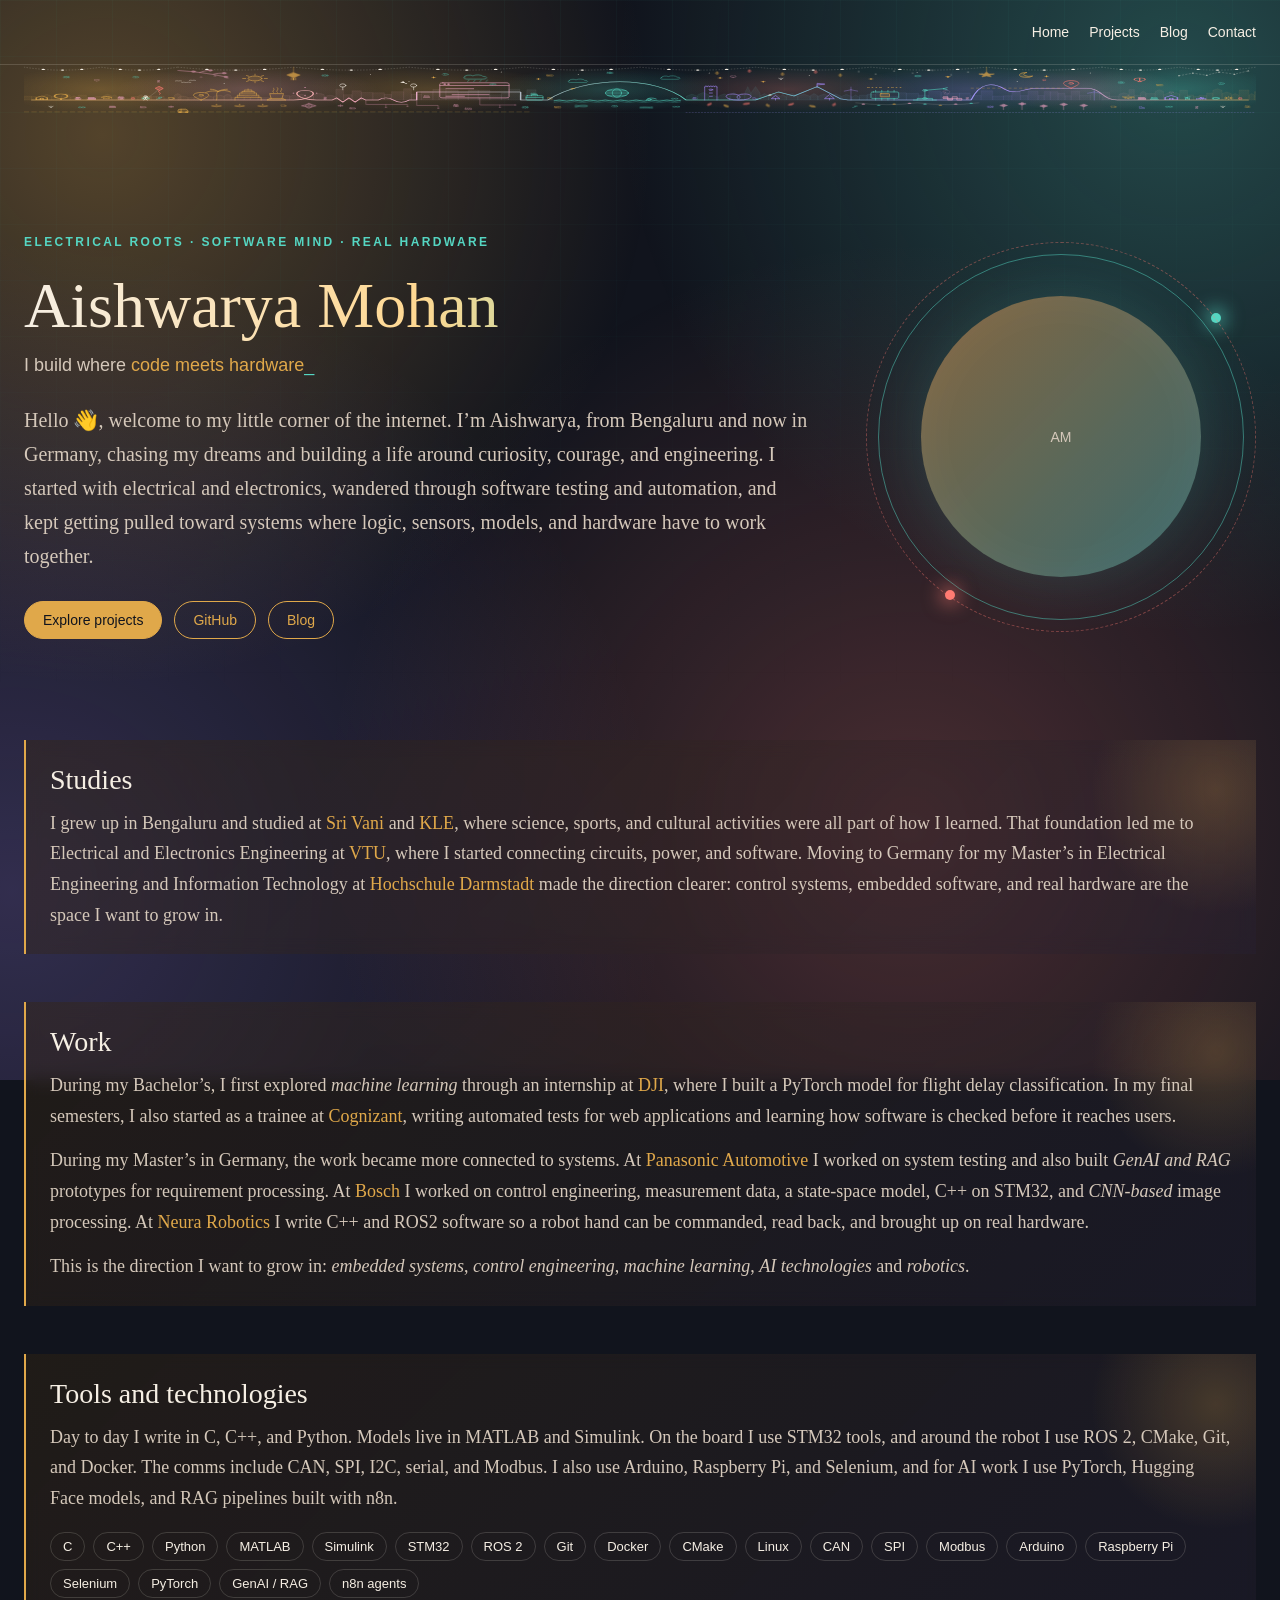
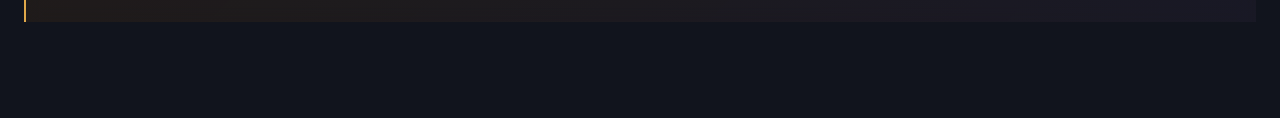
==== commit 2058ee1f: "Fix some edits" ====
--- a/index.html
+++ b/index.html
@@ -640,7 +640,7 @@
             <span id="changing-focus">code meets hardware</span><span class="cursor">_</span>
           </p>
 
-          <!-- EDIT: background, the work in Germany, and the focus. -->
+          <!-- Short welcome note for visitors. -->
           <p class="intro">
             Hello 👋, welcome to my little corner of the internet. I’m
             Aishwarya, from Bengaluru and now in Germany, chasing my dreams and building a life around
@@ -660,15 +660,12 @@
         </div>
 
         <!-- The animated rings connect the themes around the photo. -->
-        <!-- When you have a picture, save it as local/photo.jpg -->
+        <!-- When you have a picture, save it as photo.jpg -->
         <!-- and replace the line below with: <img src="photo.jpg" alt="Aishwarya Mohan"> -->
         <div class="portrait-system">
           <span class="orbit orbit-one" aria-hidden="true"></span>
           <span class="orbit orbit-two" aria-hidden="true"></span>
-          <span class="orbit-label label-code">CODE</span>
-          <span class="orbit-label label-control">CONTROL</span>
-          <span class="orbit-label label-hardware">HARDWARE</span>
-          <div class="photo">Your photo</div>
+          <div class="photo">AM</div>
         </div>
       </section>
 
--- a/style.css
+++ b/style.css
@@ -1127,33 +1127,6 @@
   to {
     transform: rotate(360deg);
   }
-}
-
-.orbit-label {
-  position: absolute;
-  z-index: 2;
-  padding: 5px 9px;
-  border: 1px solid var(--line);
-  border-radius: 20px;
-  background: rgba(17, 20, 29, 0.78);
-  color: var(--cream);
-  font: 10px Arial, sans-serif;
-  letter-spacing: 0.15em;
-}
-
-.label-code {
-  top: 3px;
-  left: 25%;
-}
-
-.label-control {
-  top: 47%;
-  right: 0; /* stays inside the page, not past the screen edge */
-}
-
-.label-hardware {
-  bottom: 10px;
-  left: 8%;
 }
 
 /* Round photo frame. Same width and height make a perfect circle. */
@@ -1561,10 +1534,6 @@
     align-self: center;
   }
 
-  .label-control {
-    right: -8px;
-  }
-
   /* On a phone, put the photo under the text. */
   .hero {
     flex-direction: column;
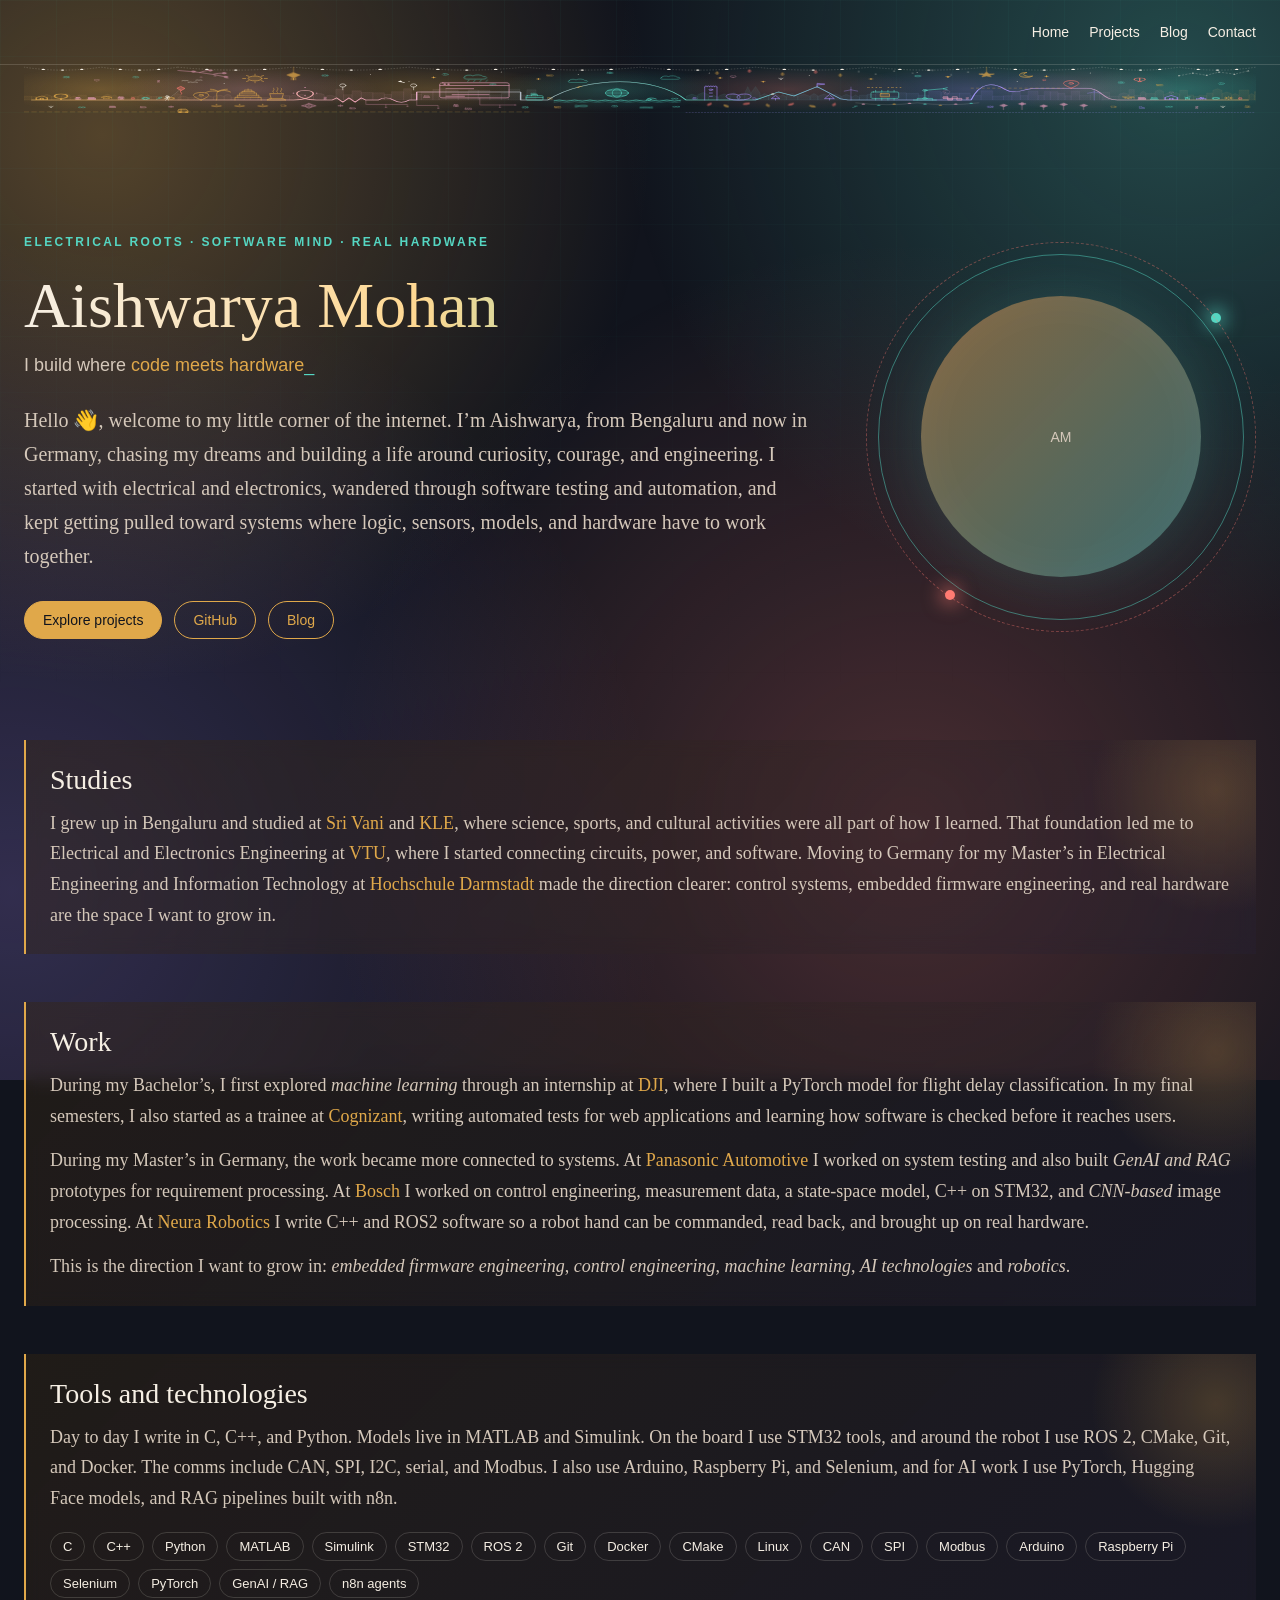
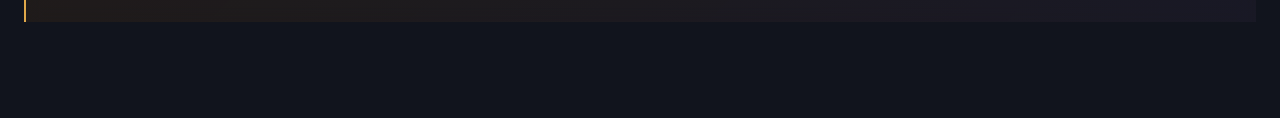
==== commit 9ffc2f93: "Fix EMbb sys to EMbb firmwre engg" ====
--- a/index.html
+++ b/index.html
@@ -7,7 +7,7 @@
     <!-- Short text that search engines and link previews can show. -->
     <meta
       name="description"
-      content="Personal website of Aishwarya Mohan, focused on embedded systems, control, machine learning, AI technologies, and real hardware."
+      content="Personal website of Aishwarya Mohan, focused on embedded firmware engineering, control, machine learning, AI technologies, and real hardware."
     />
     <title>Aishwarya Mohan</title>
     <!-- style.css holds the colours and layout. -->
@@ -681,7 +681,7 @@
           connecting circuits, power, and software. Moving to Germany for my
           Master’s in Electrical Engineering and Information Technology at
           <strong>Hochschule Darmstadt</strong> made the direction clearer:
-          control systems, embedded software, and real hardware are the space I
+          control systems, embedded firmware engineering, and real hardware are the space I
           want to grow in.
         </p>
       </section>
@@ -708,7 +708,7 @@
           hardware.
         </p>
         <p>
-          This is the direction I want to grow in: <em>embedded systems</em>, <em>control engineering</em>,
+          This is the direction I want to grow in: <em>embedded firmware engineering</em>, <em>control engineering</em>,
           <em>machine learning</em>,  <em>AI technologies</em> and <em>robotics</em>.
         </p>
       </section>
